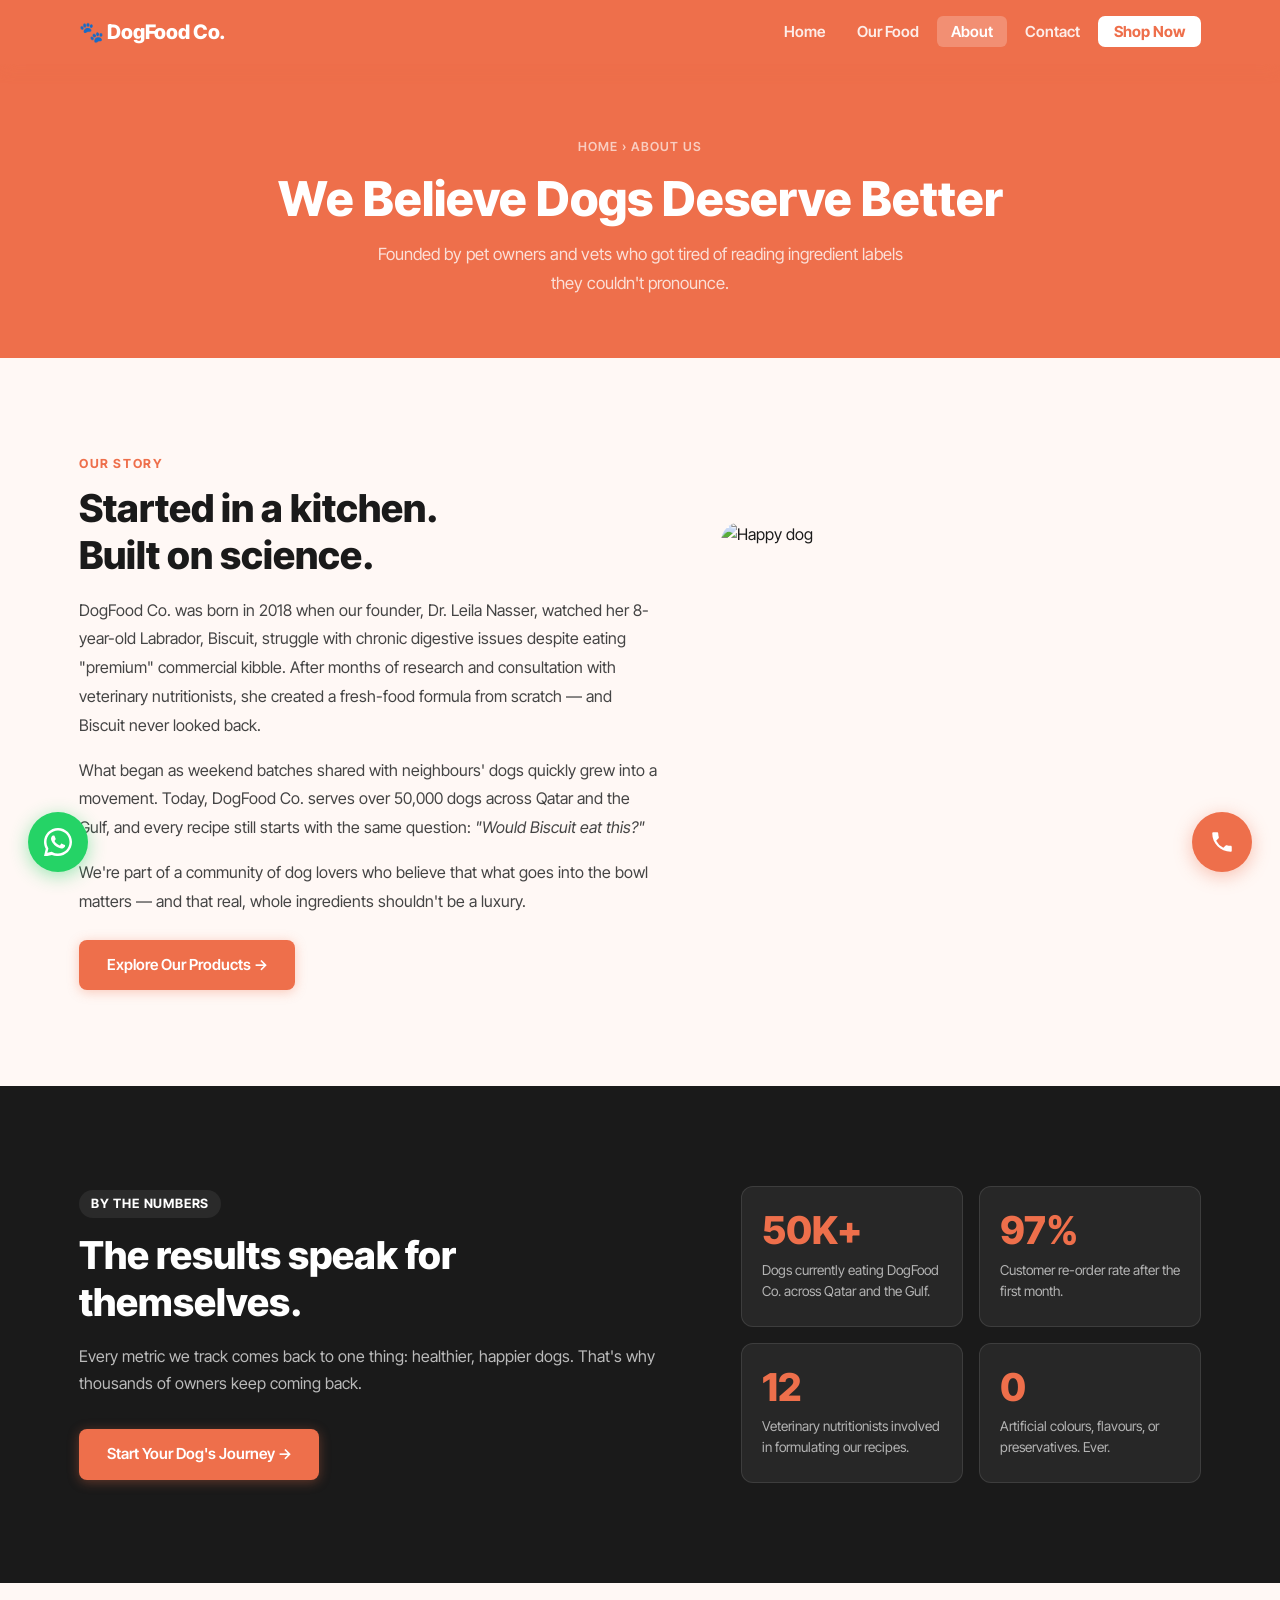
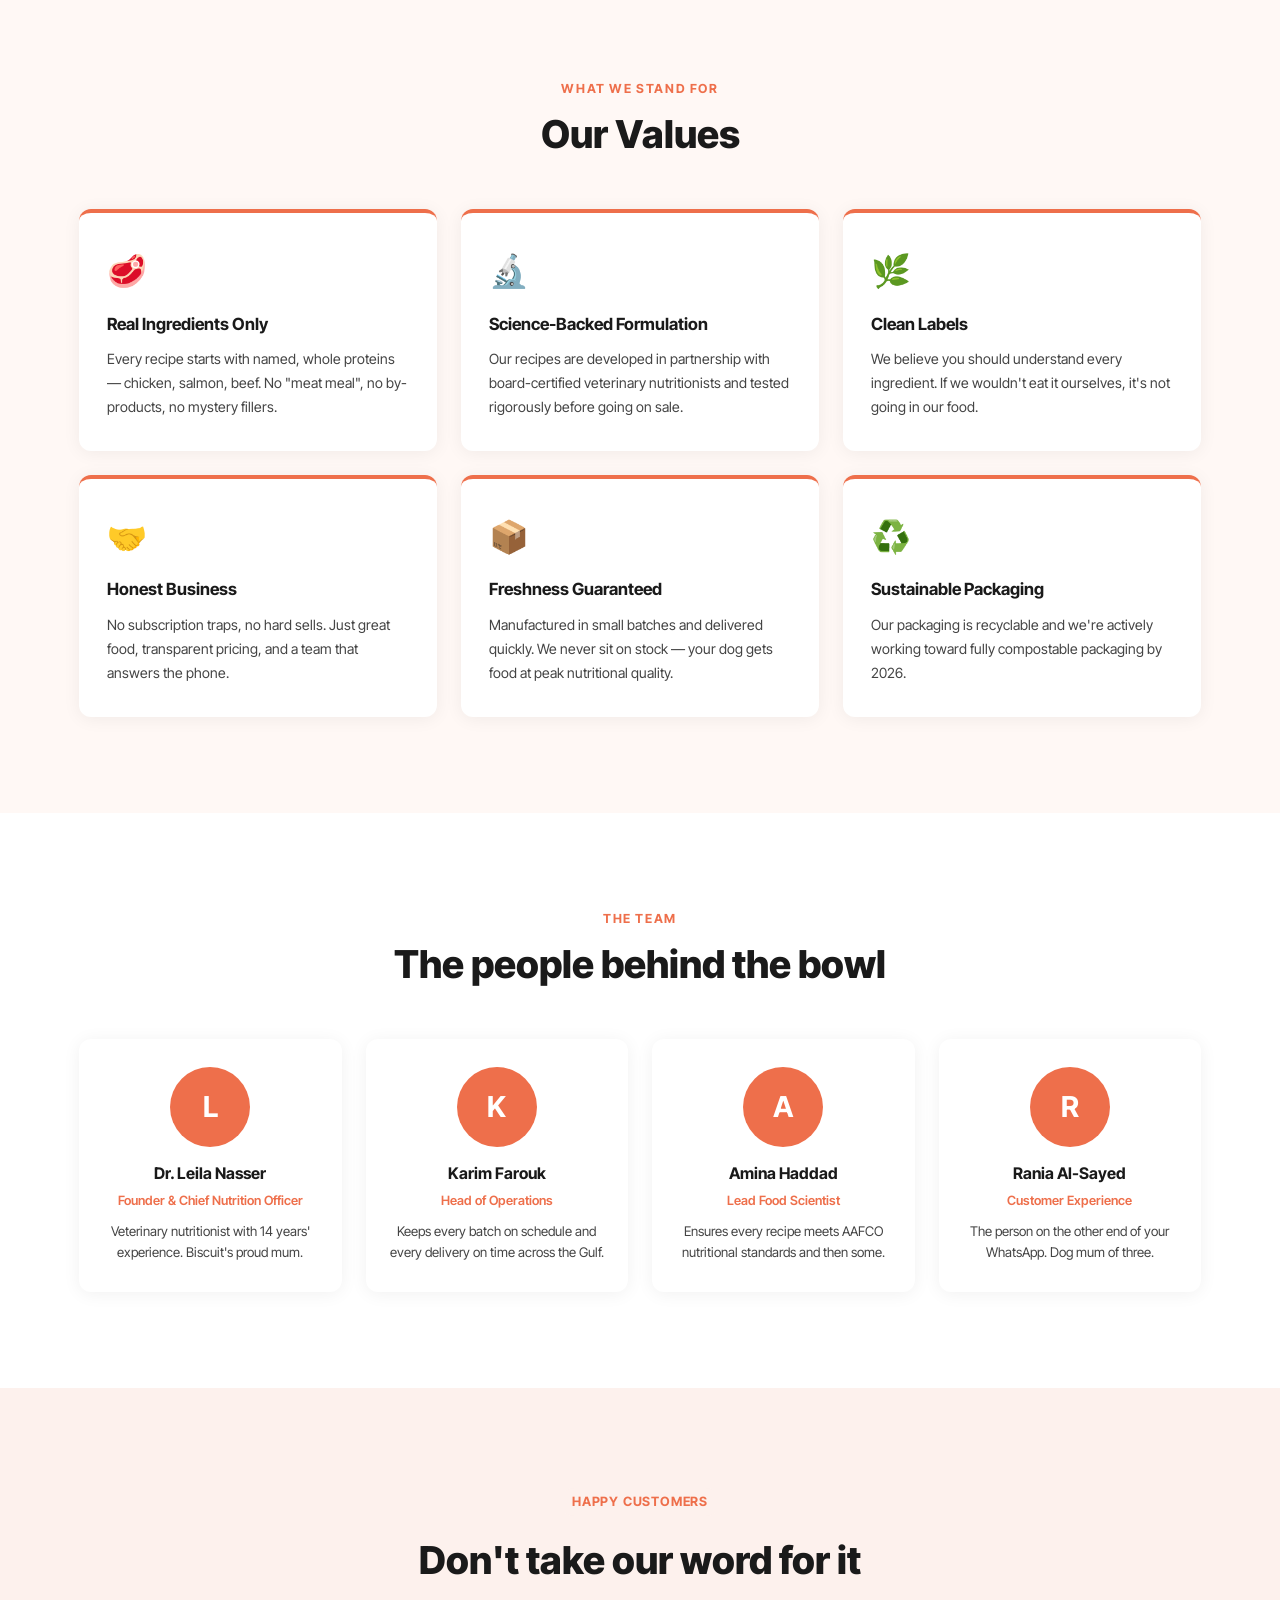
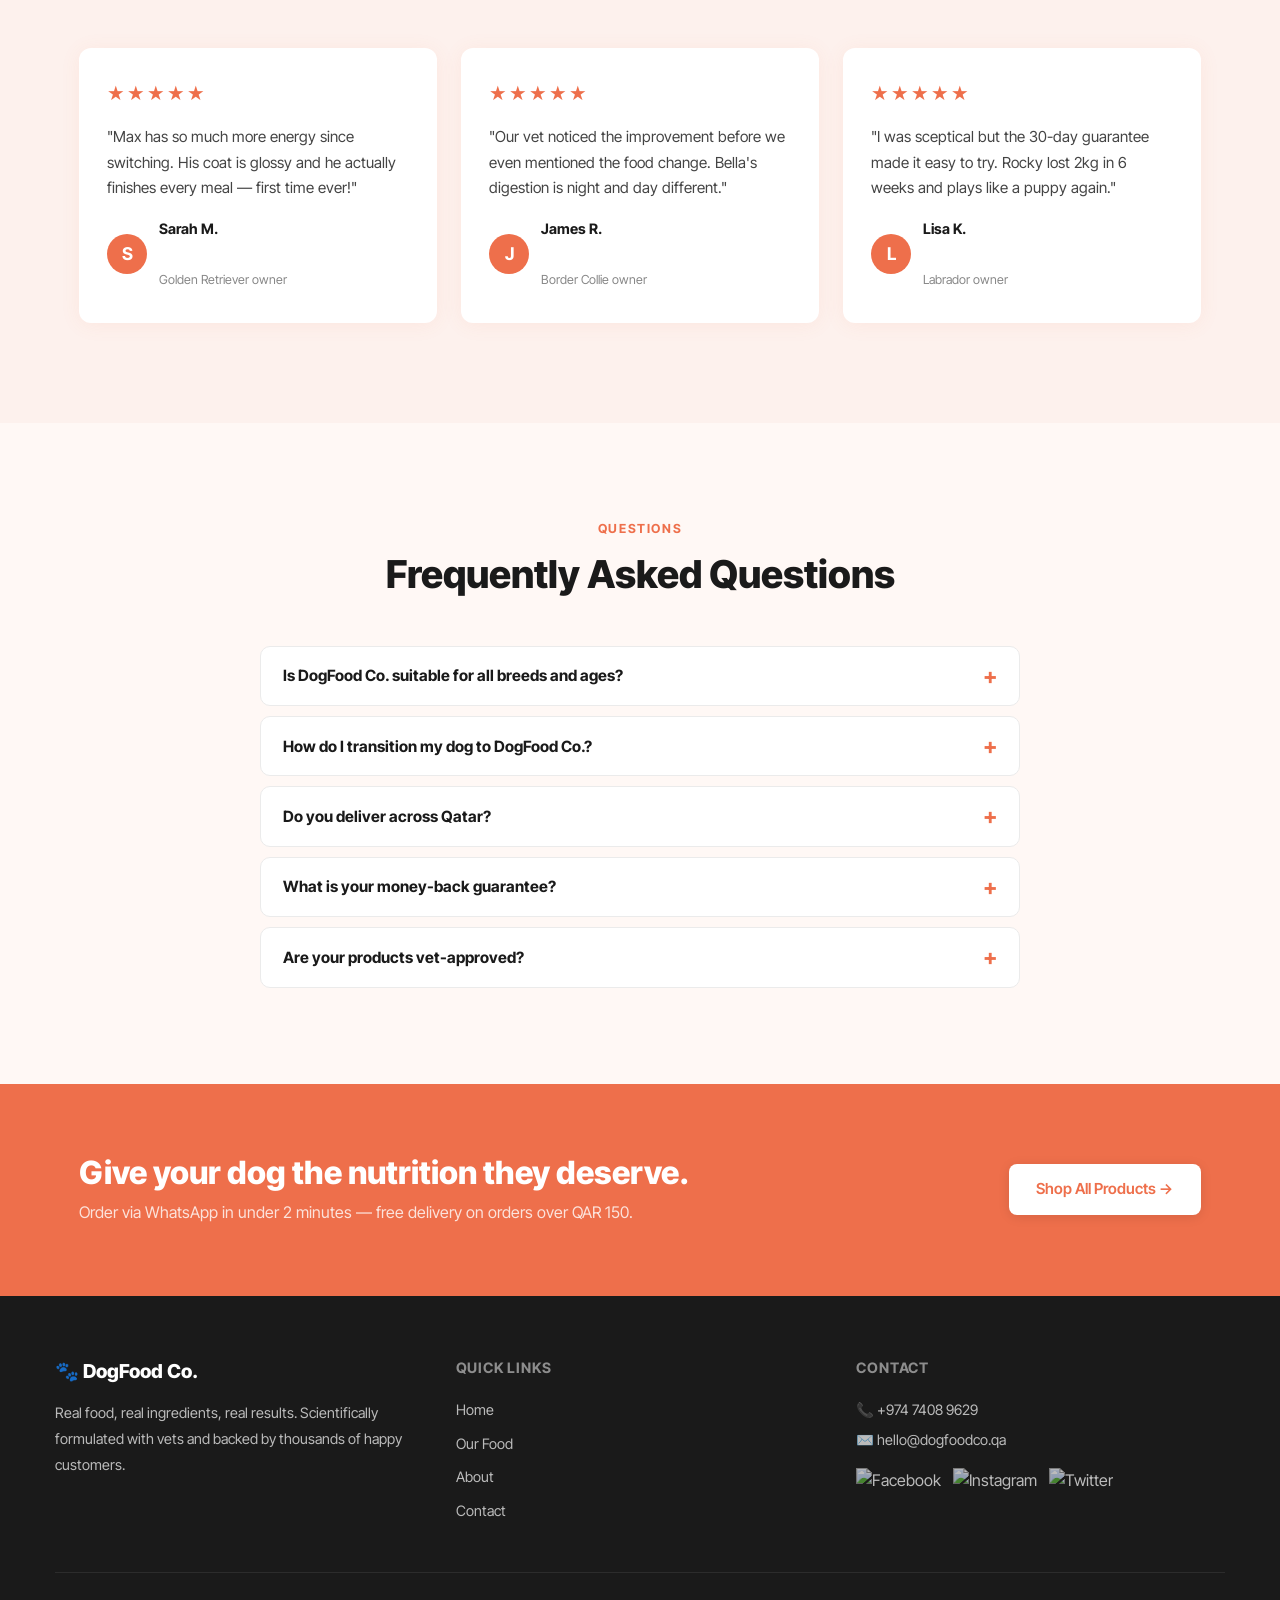
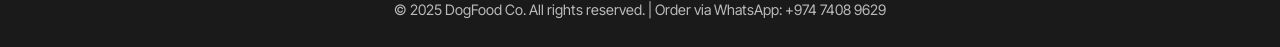
==== about.html @ d3da0ff4 "first commit" ====
<!DOCTYPE html>
<html lang="en">
<head>
    <meta charset="UTF-8">
    <meta name="viewport" content="width=device-width, initial-scale=1.0">
    <title>About Us – DogFood Co.</title>
    <link rel="stylesheet" href="style.css">
    <link rel="preconnect" href="https://fonts.googleapis.com">
    <link rel="preconnect" href="https://fonts.gstatic.com" crossorigin>
    <link href="https://fonts.googleapis.com/css2?family=Inter+Tight:wght@400;500;600;700;800&display=swap" rel="stylesheet">
</head>
<body>

<!-- NAV -->
<nav>
    <div class="nav-container">
        <a href="index.html" class="navlogo">🐾 DogFood Co.</a>
        <button class="nav-toggle" aria-label="Toggle navigation" aria-expanded="false">
            <span></span><span></span><span></span>
        </button>
        <ul class="nav-links">
            <li><a href="index.html">Home</a></li>
            <li><a href="shop.html">Our Food</a></li>
            <li><a href="about.html">About</a></li>
            <li><a href="contact.html">Contact</a></li>
            <li><a href="shop.html" class="nav-shop">Shop Now</a></li>
        </ul>
    </div>
</nav>

<!-- PAGE HERO -->
<div class="page-hero">
    <p class="breadcrumb"><a href="index.html">Home</a> › About Us</p>
    <h1>We Believe Dogs Deserve Better</h1>
    <p>Founded by pet owners and vets who got tired of reading ingredient labels they couldn't pronounce.</p>
</div>

<!-- OUR STORY -->
<div class="container">
    <div class="about-intro reveal">
        <div class="about-intro-text">
            <div class="section-label">Our Story</div>
            <h2 class="section-title">Started in a kitchen.<br>Built on science.</h2>
            <p>DogFood Co. was born in 2018 when our founder, Dr. Leila Nasser, watched her 8-year-old Labrador, Biscuit, struggle with chronic digestive issues despite eating "premium" commercial kibble. After months of research and consultation with veterinary nutritionists, she created a fresh-food formula from scratch — and Biscuit never looked back.</p>
            <p>What began as weekend batches shared with neighbours' dogs quickly grew into a movement. Today, DogFood Co. serves over 50,000 dogs across Qatar and the Gulf, and every recipe still starts with the same question: <em>"Would Biscuit eat this?"</em></p>
            <p>We're part of a community of dog lovers who believe that what goes into the bowl matters — and that real, whole ingredients shouldn't be a luxury.</p>
            <a href="shop.html" class="btn btn-primary" style="margin-top:8px;">Explore Our Products →</a>
        </div>
        <div class="about-intro-img">
            <img src="https://imgur.com/yDRFx0C.png" alt="Happy dog">
        </div>
    </div>
</div>

<!-- STATS -->
<section class="benefits">
    <div class="container benefits-inner">
        <div class="benefits-text reveal">
            <span class="badge badge-dark">By the Numbers</span>
            <h2>The results speak for themselves.</h2>
            <p>Every metric we track comes back to one thing: healthier, happier dogs. That's why thousands of owners keep coming back.</p>
            <a href="shop.html" class="btn btn-primary">Start Your Dog's Journey →</a>
        </div>
        <div class="benefits-stats reveal">
            <div class="stat-card">
                <span class="stat-number">50K+</span>
                <p>Dogs currently eating DogFood Co. across Qatar and the Gulf.</p>
            </div>
            <div class="stat-card">
                <span class="stat-number">97%</span>
                <p>Customer re-order rate after the first month.</p>
            </div>
            <div class="stat-card">
                <span class="stat-number">12</span>
                <p>Veterinary nutritionists involved in formulating our recipes.</p>
            </div>
            <div class="stat-card">
                <span class="stat-number">0</span>
                <p>Artificial colours, flavours, or preservatives. Ever.</p>
            </div>
        </div>
    </div>
</section>

<!-- VALUES -->
<section style="padding:96px 0; background:var(--cream);">
    <div class="container">
        <div class="text-center" style="margin-bottom:52px;">
            <div class="section-label" style="justify-content:center;display:flex;">What We Stand For</div>
            <h2 class="section-title">Our Values</h2>
        </div>
        <div class="values-grid">
            <div class="value-card reveal">
                <div class="icon">🥩</div>
                <h3>Real Ingredients Only</h3>
                <p>Every recipe starts with named, whole proteins — chicken, salmon, beef. No "meat meal", no by-products, no mystery fillers.</p>
            </div>
            <div class="value-card reveal">
                <div class="icon">🔬</div>
                <h3>Science-Backed Formulation</h3>
                <p>Our recipes are developed in partnership with board-certified veterinary nutritionists and tested rigorously before going on sale.</p>
            </div>
            <div class="value-card reveal">
                <div class="icon">🌿</div>
                <h3>Clean Labels</h3>
                <p>We believe you should understand every ingredient. If we wouldn't eat it ourselves, it's not going in our food.</p>
            </div>
            <div class="value-card reveal">
                <div class="icon">🤝</div>
                <h3>Honest Business</h3>
                <p>No subscription traps, no hard sells. Just great food, transparent pricing, and a team that answers the phone.</p>
            </div>
            <div class="value-card reveal">
                <div class="icon">📦</div>
                <h3>Freshness Guaranteed</h3>
                <p>Manufactured in small batches and delivered quickly. We never sit on stock — your dog gets food at peak nutritional quality.</p>
            </div>
            <div class="value-card reveal">
                <div class="icon">♻️</div>
                <h3>Sustainable Packaging</h3>
                <p>Our packaging is recyclable and we're actively working toward fully compostable packaging by 2026.</p>
            </div>
        </div>
    </div>
</section>

<!-- TEAM -->
<section style="padding:96px 0; background:var(--white);">
    <div class="container">
        <div class="text-center" style="margin-bottom:52px;">
            <div class="section-label" style="display:flex;justify-content:center;">The Team</div>
            <h2 class="section-title">The people behind the bowl</h2>
        </div>
        <div class="team-grid">
            <div class="team-card reveal">
                <div class="team-avatar">L</div>
                <h3>Dr. Leila Nasser</h3>
                <div class="role">Founder & Chief Nutrition Officer</div>
                <p>Veterinary nutritionist with 14 years' experience. Biscuit's proud mum.</p>
            </div>
            <div class="team-card reveal">
                <div class="team-avatar">K</div>
                <h3>Karim Farouk</h3>
                <div class="role">Head of Operations</div>
                <p>Keeps every batch on schedule and every delivery on time across the Gulf.</p>
            </div>
            <div class="team-card reveal">
                <div class="team-avatar">A</div>
                <h3>Amina Haddad</h3>
                <div class="role">Lead Food Scientist</div>
                <p>Ensures every recipe meets AAFCO nutritional standards and then some.</p>
            </div>
            <div class="team-card reveal">
                <div class="team-avatar">R</div>
                <h3>Rania Al-Sayed</h3>
                <div class="role">Customer Experience</div>
                <p>The person on the other end of your WhatsApp. Dog mum of three.</p>
            </div>
        </div>
    </div>
</section>

<!-- TESTIMONIALS -->
<section class="testimonials">
    <div class="container">
        <div class="section-header">
            <span class="badge">Happy Customers</span>
            <h2>Don't take our word for it</h2>
        </div>
        <div class="testimonials-grid">
            <div class="testimonial-card reveal">
                <div class="stars">★★★★★</div>
                <p>"Max has so much more energy since switching. His coat is glossy and he actually finishes every meal — first time ever!"</p>
                <div class="reviewer">
                    <div class="reviewer-avatar">S</div>
                    <div><strong>Sarah M.</strong><br><small>Golden Retriever owner</small></div>
                </div>
            </div>
            <div class="testimonial-card reveal">
                <div class="stars">★★★★★</div>
                <p>"Our vet noticed the improvement before we even mentioned the food change. Bella's digestion is night and day different."</p>
                <div class="reviewer">
                    <div class="reviewer-avatar">J</div>
                    <div><strong>James R.</strong><br><small>Border Collie owner</small></div>
                </div>
            </div>
            <div class="testimonial-card reveal">
                <div class="stars">★★★★★</div>
                <p>"I was sceptical but the 30-day guarantee made it easy to try. Rocky lost 2kg in 6 weeks and plays like a puppy again."</p>
                <div class="reviewer">
                    <div class="reviewer-avatar">L</div>
                    <div><strong>Lisa K.</strong><br><small>Labrador owner</small></div>
                </div>
            </div>
        </div>
    </div>
</section>

<!-- FAQ -->
<section style="padding:96px 0; background:var(--cream);">
    <div class="container">
        <div class="text-center" style="margin-bottom:48px;">
            <div class="section-label" style="display:flex;justify-content:center;">Questions</div>
            <h2 class="section-title">Frequently Asked Questions</h2>
        </div>
        <div class="faq-list">
            <div class="faq-item">
                <button class="faq-question" aria-expanded="false">
                    Is DogFood Co. suitable for all breeds and ages?
                    <span class="faq-icon">+</span>
                </button>
                <div class="faq-answer">
                    <p>Yes — our core adult formula is appropriate for dogs of all breeds over 12 months. We also offer puppy and senior-specific recipes. If your dog has a health condition, we recommend a quick chat with your vet before switching.</p>
                </div>
            </div>
            <div class="faq-item">
                <button class="faq-question" aria-expanded="false">
                    How do I transition my dog to DogFood Co.?
                    <span class="faq-icon">+</span>
                </button>
                <div class="faq-answer">
                    <p>We recommend a 7-day transition: start by mixing 25% DogFood Co. with 75% of your current food, gradually increasing the ratio each day. This helps avoid any digestive upset while your dog's gut microbiome adjusts to the new, higher-quality nutrition.</p>
                </div>
            </div>
            <div class="faq-item">
                <button class="faq-question" aria-expanded="false">
                    Do you deliver across Qatar?
                    <span class="faq-icon">+</span>
                </button>
                <div class="faq-answer">
                    <p>Yes, we deliver to all areas in Qatar including Doha, Lusail, Al Wakra, Al Khor, and Al Rayyan. Delivery is free on orders over QAR 150. Orders are typically delivered within 1–2 business days.</p>
                </div>
            </div>
            <div class="faq-item">
                <button class="faq-question" aria-expanded="false">
                    What is your money-back guarantee?
                    <span class="faq-icon">+</span>
                </button>
                <div class="faq-answer">
                    <p>If your dog doesn't love it within 30 days, we'll give you a full refund — no questions asked. Just message us on WhatsApp with your order details and we'll process it immediately.</p>
                </div>
            </div>
            <div class="faq-item">
                <button class="faq-question" aria-expanded="false">
                    Are your products vet-approved?
                    <span class="faq-icon">+</span>
                </button>
                <div class="faq-answer">
                    <p>Every recipe is formulated by board-certified veterinary nutritionists and meets or exceeds AAFCO nutritional standards. We also work with a panel of 12 practising vets across Qatar who review and validate our formulas annually.</p>
                </div>
            </div>
        </div>
    </div>
</section>

<!-- CTA BANNER -->
<section class="cta-banner">
    <div class="container cta-inner">
        <div>
            <h2>Give your dog the nutrition they deserve.</h2>
            <p>Order via WhatsApp in under 2 minutes — free delivery on orders over QAR 150.</p>
        </div>
        <a href="shop.html" class="btn btn-white">Shop All Products →</a>
    </div>
</section>

<!-- FOOTER -->
<footer class="footer">
    <div class="footer-container">
        <div class="footer-about">
            <div class="footer-logo">🐾 DogFood Co.</div>
            <p>Real food, real ingredients, real results. Scientifically formulated with vets and backed by thousands of happy customers.</p>
        </div>
        <div class="footer-links">
            <h3>Quick Links</h3>
            <ul>
                <li><a href="index.html">Home</a></li>
                <li><a href="shop.html">Our Food</a></li>
                <li><a href="about.html">About</a></li>
                <li><a href="contact.html">Contact</a></li>
            </ul>
        </div>
        <div class="footer-contact">
            <h3>Contact</h3>
            <p>📞 <a href="tel:+97474089629" style="color:rgba(255,255,255,0.7)">+974 7408 9629</a></p>
            <p>✉️ hello@dogfoodco.qa</p>
            <div class="social-icons">
                <a href="#"><img src="https://img.icons8.com/ios-filled/20/ffffff/facebook-new.png" alt="Facebook"></a>
                <a href="#"><img src="https://img.icons8.com/ios-filled/20/ffffff/instagram-new.png" alt="Instagram"></a>
                <a href="#"><img src="https://img.icons8.com/ios-filled/20/ffffff/twitter.png" alt="Twitter"></a>
            </div>
        </div>
    </div>
    <div class="footer-bottom">
        <p>© 2025 DogFood Co. All rights reserved. | Order via WhatsApp: +974 7408 9629</p>
    </div>
</footer>

<a href="https://wa.me/97474089629" class="fab fab-whatsapp" target="_blank" rel="noopener" aria-label="Chat on WhatsApp">
    <svg xmlns="http://www.w3.org/2000/svg" viewBox="0 0 24 24" fill="currentColor" width="28" height="28">
        <path d="M17.472 14.382c-.297-.149-1.758-.867-2.03-.967-.273-.099-.471-.148-.67.15-.197.297-.767.966-.94 1.164-.173.199-.347.223-.644.075-.297-.15-1.255-.463-2.39-1.475-.883-.788-1.48-1.761-1.653-2.059-.173-.297-.018-.458.13-.606.134-.133.298-.347.446-.52.149-.174.198-.298.298-.497.099-.198.05-.371-.025-.52-.075-.149-.669-1.612-.916-2.207-.242-.579-.487-.5-.669-.51-.173-.008-.371-.01-.57-.01-.198 0-.52.074-.792.372-.272.297-1.04 1.016-1.04 2.479 0 1.462 1.065 2.875 1.213 3.074.149.198 2.096 3.2 5.077 4.487.709.306 1.262.489 1.694.625.712.227 1.36.195 1.871.118.571-.085 1.758-.719 2.006-1.413.248-.694.248-1.289.173-1.413-.074-.124-.272-.198-.57-.347z"/>
        <path d="M12 0C5.373 0 0 5.373 0 12c0 2.117.553 4.103 1.518 5.829L.057 23.886a.5.5 0 0 0 .611.611l6.101-1.457A11.945 11.945 0 0 0 12 24c6.627 0 12-5.373 12-12S18.627 0 12 0zm0 21.882a9.844 9.844 0 0 1-5.031-1.378l-.36-.214-3.733.892.908-3.65-.234-.374A9.847 9.847 0 0 1 2.118 12C2.118 6.533 6.533 2.118 12 2.118S21.882 6.533 21.882 12 17.467 21.882 12 21.882z"/>
    </svg>
</a>
<a href="tel:+97474089629" class="fab fab-phone" aria-label="Call Us">
    <svg xmlns="http://www.w3.org/2000/svg" viewBox="0 0 24 24" fill="currentColor" width="26" height="26">
        <path d="M6.62 10.79a15.053 15.053 0 0 0 6.59 6.59l2.2-2.2c.27-.27.67-.36 1.02-.24 1.12.37 2.33.57 3.57.57.55 0 1 .45 1 1V20c0 .55-.45 1-1 1C10.61 21 3 13.39 3 4c0-.55.45-1 1-1h3.5c.55 0 1 .45 1 1 0 1.25.2 2.45.57 3.57.11.35.03.74-.24 1.02l-2.21 2.2z"/>
    </svg>
</a>

<script src="script.js"></script>
</body>
</html>
---- style.css ----
/* ============================================================
   RESET & TOKENS
   ============================================================ */
*, *::before, *::after { margin: 0; padding: 0; box-sizing: border-box; }
img { max-width: 100%; height: auto; display: block; }

:root {
    --orange:  #EE6F4B;
    --orange-dark: #d45a37;
    --orange-light: #fdf1ed;
    --cream:   #fff8f5;
    --dark:    #1a1a1a;
    --mid:     #444;
    --light:   #f5f5f5;
    --white:   #ffffff;
    --nav-h:   64px;
    --radius:  12px;
    --shadow:  0 4px 24px rgba(238,111,75,0.12);
    --max-w:   1170px;
}

/* ============================================================
   BASE
   ============================================================ */
body {
    font-family: "Inter Tight", sans-serif;
    color: var(--dark);
    background-color: var(--cream);
    padding-top: var(--nav-h);
    line-height: 1.6;
}

a { text-decoration: none; color: inherit; }

/* ============================================================
   BUTTONS
   ============================================================ */
.btn {
    display: inline-flex;
    align-items: center;
    justify-content: center;
    padding: 0.7rem 1.6rem;
    border-radius: 8px;
    font-family: "Inter Tight", sans-serif;
    font-size: 0.95rem;
    font-weight: 600;
    cursor: pointer;
    border: 2px solid transparent;
    transition: background 0.18s, transform 0.1s, box-shadow 0.18s;
    min-height: 44px;
    white-space: nowrap;
}
.btn:active { transform: scale(0.97); }

.btn-primary {
    background: var(--orange);
    color: var(--white);
    box-shadow: 0 2px 12px rgba(238,111,75,0.35);
}
.btn-primary:hover {
    background: var(--orange-dark);
    box-shadow: 0 4px 20px rgba(238,111,75,0.45);
    color: var(--white);
}

.btn-outline {
    background: transparent;
    color: var(--orange);
    border-color: var(--orange);
}
.btn-outline:hover {
    background: var(--orange-light);
}

.btn-white {
    background: var(--white);
    color: var(--orange);
    box-shadow: 0 2px 12px rgba(0,0,0,0.1);
}
.btn-white:hover {
    background: var(--orange-light);
}

/* ============================================================
   LAYOUT
   ============================================================ */
.container {
    max-width: var(--max-w);
    margin: 0 auto;
    padding: 0 24px;
}

/* ============================================================
   BADGES
   ============================================================ */
.badge {
    display: inline-block;
    background: var(--orange-light);
    color: var(--orange);
    font-size: 0.8rem;
    font-weight: 700;
    letter-spacing: 0.8px;
    text-transform: uppercase;
    padding: 4px 12px;
    border-radius: 100px;
    margin-bottom: 14px;
}
.badge-dark {
    background: #2a2a2a;
    color: var(--white);
}

/* ============================================================
   NAV
   ============================================================ */
nav {
    position: fixed;
    top: 0; left: 0;
    width: 100%;
    height: var(--nav-h);
    background: var(--orange);
    box-shadow: 0 2px 16px rgba(238,111,75,0.3);
    z-index: 1000;
}

.nav-container {
    max-width: var(--max-w);
    margin: 0 auto;
    padding: 0 24px;
    height: 100%;
    display: flex;
    align-items: center;
    justify-content: space-between;
    position: relative;
}

.navlogo {
    font-size: 1.25rem;
    font-weight: 800;
    color: var(--white);
    letter-spacing: -0.3px;
}

.nav-links {
    list-style: none;
    display: flex;
    gap: 4px;
    align-items: center;
}

.nav-links li a {
    color: rgba(255,255,255,0.88);
    font-size: 0.95rem;
    font-weight: 600;
    padding: 6px 14px;
    border-radius: 6px;
    transition: background 0.15s, color 0.15s;
}
.nav-links li a:hover {
    background: rgba(255,255,255,0.18);
    color: var(--white);
}

/* Hamburger */
.nav-toggle {
    display: none;
    flex-direction: column;
    gap: 5px;
    background: none;
    border: none;
    cursor: pointer;
    padding: 8px;
    z-index: 1001;
}
.nav-toggle span {
    display: block;
    width: 24px;
    height: 2px;
    background: var(--white);
    border-radius: 2px;
    transition: transform 0.28s, opacity 0.28s;
}
.nav-toggle[aria-expanded="true"] span:nth-child(1) { transform: translateY(7px) rotate(45deg); }
.nav-toggle[aria-expanded="true"] span:nth-child(2) { opacity: 0; }
.nav-toggle[aria-expanded="true"] span:nth-child(3) { transform: translateY(-7px) rotate(-45deg); }

/* ============================================================
   HERO
   ============================================================ */
.hero {
    padding: 80px 0 60px;
    background: var(--cream);
}

.hero-inner {
    display: flex;
    align-items: center;
    gap: 60px;
}

.hero-text {
    flex: 1;
    min-width: 0;
}

.hero-text h1 {
    font-size: clamp(2.2rem, 4.5vw, 3.6rem);
    font-weight: 800;
    line-height: 1.1;
    letter-spacing: -0.5px;
    color: var(--dark);
    margin-bottom: 20px;
}

.hero-text p {
    font-size: 1.05rem;
    font-weight: 400;
    line-height: 1.7;
    color: var(--mid);
    margin-bottom: 32px;
    max-width: 480px;
}

.hero-actions {
    display: flex;
    gap: 12px;
    flex-wrap: wrap;
    margin-bottom: 28px;
}

.hero-image {
    flex-shrink: 0;
    width: 480px;
}
.hero-image img {
    width: 100%;
    border-radius: var(--radius);
    box-shadow: var(--shadow);
}

/* Trust row */
.trust-row {
    display: flex;
    align-items: center;
    gap: 20px;
    flex-wrap: wrap;
}
.trust-item {
    display: flex;
    align-items: center;
    gap: 8px;
    font-size: 0.83rem;
    font-weight: 600;
    color: var(--mid);
}
.trust-payments {
    display: flex;
    align-items: center;
    gap: 6px;
}
.trust-payments img {
    height: 24px;
    width: auto;
    border-radius: 3px;
}

/* ============================================================
   FEATURES STRIP
   ============================================================ */
.features-strip {
    background: var(--white);
    padding: 48px 0;
    box-shadow: 0 1px 0 #eee;
}

.features-grid {
    display: grid;
    grid-template-columns: repeat(4, 1fr);
    gap: 24px;
}

.feature-card {
    display: flex;
    align-items: flex-start;
    gap: 14px;
    padding: 20px;
    border-radius: var(--radius);
    transition: box-shadow 0.2s;
}
.feature-card:hover {
    box-shadow: var(--shadow);
}
.feature-card img {
    flex-shrink: 0;
    border-radius: 8px;
}
.feature-card h3 {
    font-size: 1rem;
    font-weight: 700;
    margin-bottom: 6px;
    color: var(--dark);
}
.feature-card p {
    font-size: 0.88rem;
    color: var(--mid);
    line-height: 1.55;
}

/* ============================================================
   BENEFITS / STATS
   ============================================================ */
.benefits {
    padding: 100px 0;
    background: var(--dark);
}

.benefits-inner {
    display: flex;
    align-items: center;
    gap: 80px;
}

.benefits-text {
    flex: 1;
    min-width: 0;
}
.benefits-text h2 {
    font-size: clamp(1.8rem, 3vw, 2.6rem);
    font-weight: 800;
    color: var(--white);
    line-height: 1.2;
    margin-bottom: 18px;
}
.benefits-text p {
    font-size: 1rem;
    color: rgba(255,255,255,0.7);
    line-height: 1.7;
    margin-bottom: 32px;
}

.benefits-stats {
    flex-shrink: 0;
    width: 460px;
    display: grid;
    grid-template-columns: 1fr 1fr;
    gap: 16px;
}

.stat-card {
    background: rgba(255,255,255,0.06);
    border: 1px solid rgba(255,255,255,0.1);
    border-radius: var(--radius);
    padding: 24px 20px;
    transition: background 0.2s;
}
.stat-card:hover {
    background: rgba(238,111,75,0.12);
    border-color: rgba(238,111,75,0.3);
}
.stat-number {
    display: block;
    font-size: 2.4rem;
    font-weight: 800;
    color: var(--orange);
    line-height: 1;
    margin-bottom: 10px;
}
.stat-card p {
    font-size: 0.85rem;
    color: rgba(255,255,255,0.65);
    line-height: 1.55;
}

/* ============================================================
   SPLIT SECTIONS
   ============================================================ */
.split-section {
    padding: 100px 0;
    background: var(--cream);
}
.split-section:nth-child(even) {
    background: var(--white);
}

.split-inner {
    display: flex;
    align-items: center;
    gap: 70px;
}

.split-section--reverse .split-inner {
    flex-direction: row-reverse;
}

.split-image {
    flex-shrink: 0;
    width: 500px;
    height: 420px;
    border-radius: 16px;
    overflow: hidden;
}
.split-image img {
    width: 100%;
    height: 100%;
    object-fit: cover;
}

.split-image--bg {
    background-image: url(https://imgur.com/X1uKFle.png);
    background-size: cover;
    background-position: center;
}

.split-text {
    flex: 1;
    min-width: 0;
}
.split-text h2 {
    font-size: clamp(1.6rem, 2.8vw, 2.2rem);
    font-weight: 800;
    line-height: 1.2;
    margin-bottom: 18px;
    color: var(--dark);
}
.split-text p {
    font-size: 1rem;
    color: var(--mid);
    line-height: 1.75;
    margin-bottom: 28px;
}

/* ============================================================
   TESTIMONIALS
   ============================================================ */
.testimonials {
    padding: 100px 0;
    background: var(--orange-light);
}

.section-header {
    text-align: center;
    margin-bottom: 56px;
}
.section-header h2 {
    font-size: clamp(1.8rem, 3vw, 2.4rem);
    font-weight: 800;
    color: var(--dark);
}

.testimonials-grid {
    display: grid;
    grid-template-columns: repeat(3, 1fr);
    gap: 24px;
}

.testimonial-card {
    background: var(--white);
    border-radius: var(--radius);
    padding: 32px 28px;
    box-shadow: 0 2px 20px rgba(238,111,75,0.08);
    display: flex;
    flex-direction: column;
    gap: 16px;
    transition: transform 0.2s, box-shadow 0.2s;
}
.testimonial-card:hover {
    transform: translateY(-4px);
    box-shadow: 0 8px 32px rgba(238,111,75,0.14);
}

.stars {
    color: var(--orange);
    font-size: 1.1rem;
    letter-spacing: 2px;
}

.testimonial-card p {
    font-size: 0.95rem;
    color: var(--mid);
    line-height: 1.7;
    flex: 1;
}

.reviewer {
    display: flex;
    align-items: center;
    gap: 12px;
}
.reviewer-avatar {
    width: 40px;
    height: 40px;
    border-radius: 50%;
    background: var(--orange);
    color: var(--white);
    font-weight: 700;
    font-size: 1.1rem;
    display: flex;
    align-items: center;
    justify-content: center;
    flex-shrink: 0;
}
.reviewer strong {
    font-size: 0.9rem;
    display: block;
}
.reviewer small {
    font-size: 0.78rem;
    color: #888;
}

/* ============================================================
   CTA BANNER
   ============================================================ */
.cta-banner {
    background: var(--orange);
    padding: 70px 0;
}

.cta-inner {
    display: flex;
    align-items: center;
    justify-content: space-between;
    gap: 40px;
}

.cta-inner h2 {
    font-size: clamp(1.5rem, 2.5vw, 2rem);
    font-weight: 800;
    color: var(--white);
    line-height: 1.2;
}
.cta-inner p {
    color: rgba(255,255,255,0.8);
    font-size: 1rem;
    margin-top: 8px;
}

/* ============================================================
   FOOTER
   ============================================================ */
.footer {
    background: var(--dark);
    color: var(--white);
    padding: 60px 24px 24px;
    font-family: "Inter Tight", sans-serif;
}

.footer-container {
    display: flex;
    flex-wrap: wrap;
    justify-content: space-between;
    max-width: var(--max-w);
    margin: 0 auto 40px;
    gap: 32px;
}

.footer-logo {
    font-size: 1.2rem;
    font-weight: 800;
    color: var(--white);
    margin-bottom: 14px;
}

.footer-about,
.footer-links,
.footer-contact {
    flex: 1 1 220px;
}

.footer h3 {
    font-size: 0.9rem;
    font-weight: 700;
    text-transform: uppercase;
    letter-spacing: 0.8px;
    color: rgba(255,255,255,0.5);
    margin-bottom: 18px;
}

.footer p,
.footer-links a {
    color: rgba(255,255,255,0.7);
    font-size: 0.9rem;
    line-height: 1.8;
    text-decoration: none;
}

.footer-links a:hover { color: var(--orange); }

.footer-links ul { list-style: none; }
.footer-links li { margin-bottom: 8px; }

.footer-contact p { margin-bottom: 4px; }

.social-icons { display: flex; gap: 12px; margin-top: 16px; }
.social-icons a { opacity: 0.7; transition: opacity 0.2s; }
.social-icons a:hover { opacity: 1; }

.footer-bottom {
    max-width: var(--max-w);
    margin: 0 auto;
    padding-top: 24px;
    border-top: 1px solid rgba(255,255,255,0.08);
    font-size: 0.82rem;
    color: rgba(255,255,255,0.35);
    text-align: center;
}

/* ============================================================
   FLOATING ACTION BUTTONS
   ============================================================ */
.fab {
    position: fixed;
    bottom: 28px;
    width: 60px;
    height: 60px;
    border-radius: 50%;
    display: flex;
    align-items: center;
    justify-content: center;
    color: #fff;
    text-decoration: none;
    z-index: 9999;
    transition: transform 0.2s ease, box-shadow 0.2s ease;
}
.fab:hover { transform: scale(1.12); color: #fff; }

/* WhatsApp — bottom-left */
.fab-whatsapp {
    left: 28px;
    background: #25D366;
    box-shadow: 0 0 0 0 rgba(37,211,102,0.5), 0 4px 18px rgba(37,211,102,0.45);
    animation: pulse-wa 2.4s ease-in-out infinite;
}
.fab-whatsapp:hover {
    box-shadow: 0 0 0 10px rgba(37,211,102,0), 0 6px 24px rgba(37,211,102,0.7);
}
@keyframes pulse-wa {
    0%   { box-shadow: 0 0 0 0    rgba(37,211,102,0.55), 0 4px 18px rgba(37,211,102,0.4); }
    50%  { box-shadow: 0 0 0 14px rgba(37,211,102,0),    0 4px 22px rgba(37,211,102,0.6); }
    100% { box-shadow: 0 0 0 0    rgba(37,211,102,0.55), 0 4px 18px rgba(37,211,102,0.4); }
}

/* Phone — bottom-right */
.fab-phone {
    right: 28px;
    background: var(--orange);
    box-shadow: 0 0 0 0 rgba(238,111,75,0.55), 0 4px 18px rgba(238,111,75,0.4);
    animation: pulse-ph 2.4s ease-in-out infinite;
    animation-delay: 1.2s;
}
.fab-phone:hover {
    box-shadow: 0 0 0 10px rgba(238,111,75,0), 0 6px 24px rgba(238,111,75,0.75);
}
@keyframes pulse-ph {
    0%   { box-shadow: 0 0 0 0    rgba(238,111,75,0.6),  0 4px 18px rgba(238,111,75,0.4); }
    50%  { box-shadow: 0 0 0 14px rgba(238,111,75,0),    0 4px 22px rgba(238,111,75,0.6); }
    100% { box-shadow: 0 0 0 0    rgba(238,111,75,0.6),  0 4px 18px rgba(238,111,75,0.4); }
}

/* ============================================================
   RESPONSIVE — 1024px
   ============================================================ */
@media (max-width: 1024px) {
    .features-grid { grid-template-columns: repeat(2, 1fr); }

    .benefits-inner { flex-direction: column; gap: 50px; }
    .benefits-stats { width: 100%; }

    .split-inner,
    .split-section--reverse .split-inner { flex-direction: column; gap: 40px; }
    .split-image { width: 100%; max-width: 560px; height: 320px; }
}

/* ============================================================
   RESPONSIVE — 768px
   ============================================================ */
@media (max-width: 768px) {
    /* Nav */
    .nav-toggle { display: flex; }
    .nav-links {
        display: none;
        position: absolute;
        top: var(--nav-h);
        left: 0; right: 0;
        background: var(--orange);
        flex-direction: column;
        align-items: stretch;
        padding: 12px 20px 20px;
        gap: 2px;
        box-shadow: 0 8px 24px rgba(0,0,0,0.15);
    }
    .nav-links.open { display: flex; }
    .nav-links li a {
        padding: 10px 12px;
        display: block;
    }

    /* Hero */
    .hero { padding: 48px 0 40px; }
    .hero-inner { flex-direction: column; gap: 32px; }
    .hero-image { width: 100%; max-width: 420px; margin: 0 auto; }
    .hero-actions { flex-direction: column; }
    .hero-actions .btn { width: 100%; }
    .trust-row { flex-direction: column; align-items: flex-start; gap: 12px; }

    /* Features */
    .features-grid { grid-template-columns: 1fr; }

    /* Benefits */
    .benefits { padding: 60px 0; }
    .benefits-stats { grid-template-columns: 1fr 1fr; }

    /* Testimonials */
    .testimonials-grid { grid-template-columns: 1fr; }

    /* CTA */
    .cta-inner { flex-direction: column; text-align: center; }
    .cta-inner .btn { width: 100%; max-width: 360px; }

    /* Footer */
    .footer-container { flex-direction: column; }

    /* FABs */
    .fab { width: 52px; height: 52px; bottom: 20px; }
    .fab-whatsapp { left: 16px; }
    .fab-phone    { right: 16px; }
}

/* ============================================================
   RESPONSIVE — 480px
   ============================================================ */
@media (max-width: 480px) {
    .benefits-stats { grid-template-columns: 1fr; }
    .split-image { height: 240px; }
}

/* ============================================================
   SMOOTH SCROLL + REVEAL
   ============================================================ */
html { scroll-behavior: smooth; }

.reveal { opacity: 0; transform: translateY(24px); transition: opacity 0.5s ease, transform 0.5s ease; }
.reveal.visible { opacity: 1; transform: none; }

@media (prefers-reduced-motion: reduce) {
    html { scroll-behavior: auto; }
    .reveal { opacity: 1; transform: none; transition: none; }
    .fab { animation: none !important; }
}

/* ============================================================
   NAV ACTIVE + SHOP CTA
   ============================================================ */
.nav-links li a.active {
    background: rgba(255,255,255,0.22);
    color: var(--white);
}
.nav-shop {
    background: var(--white) !important;
    color: var(--orange) !important;
    font-weight: 700 !important;
    border-radius: 7px !important;
    padding: 6px 16px !important;
    transition: background 0.15s !important;
}
.nav-shop:hover { background: var(--orange-light) !important; }

nav.scrolled { box-shadow: 0 4px 24px rgba(238,111,75,0.38); }

/* ============================================================
   PAGE HERO (inner pages)
   ============================================================ */
.page-hero {
    background: var(--orange);
    padding: 72px 24px 60px;
    text-align: center;
}
.page-hero .breadcrumb {
    font-size: 0.78rem;
    font-weight: 600;
    letter-spacing: 1px;
    text-transform: uppercase;
    color: rgba(255,255,255,0.65);
    margin-bottom: 14px;
}
.page-hero .breadcrumb a { color: rgba(255,255,255,0.65); }
.page-hero .breadcrumb a:hover { color: #fff; }
.page-hero h1 {
    font-size: clamp(2rem, 4vw, 3rem);
    font-weight: 800;
    color: var(--white);
    line-height: 1.15;
    margin-bottom: 14px;
}
.page-hero p {
    font-size: 1.05rem;
    color: rgba(255,255,255,0.78);
    max-width: 540px;
    margin: 0 auto;
    line-height: 1.7;
}

/* ============================================================
   SECTION UTILITIES
   ============================================================ */
.section { padding: 96px 0; }
.section-sm { padding: 60px 0; }

.section-label {
    font-size: 0.78rem;
    font-weight: 700;
    letter-spacing: 1.6px;
    text-transform: uppercase;
    color: var(--orange);
    margin-bottom: 12px;
}
.section-title {
    font-size: clamp(1.8rem, 3vw, 2.6rem);
    font-weight: 800;
    color: var(--dark);
    line-height: 1.2;
    margin-bottom: 18px;
}
.section-sub {
    font-size: 1rem;
    color: var(--mid);
    line-height: 1.7;
    max-width: 560px;
}
.section-sub--center { margin: 0 auto; text-align: center; }
.text-center { text-align: center; }

/* ============================================================
   PRODUCT GRID — shop page
   ============================================================ */
.shop-section { padding: 80px 0 100px; }

.product-filters {
    display: flex;
    gap: 10px;
    flex-wrap: wrap;
    margin-bottom: 48px;
    justify-content: center;
}
.filter-btn {
    padding: 8px 20px;
    border-radius: 100px;
    font-family: "Inter Tight", sans-serif;
    font-size: 0.88rem;
    font-weight: 600;
    border: 2px solid #e0e0e0;
    background: var(--white);
    color: var(--mid);
    cursor: pointer;
    transition: all 0.18s;
}
.filter-btn:hover, .filter-btn.active {
    border-color: var(--orange);
    background: var(--orange);
    color: var(--white);
}

.product-grid {
    display: grid;
    grid-template-columns: repeat(3, 1fr);
    gap: 28px;
}

.product-card {
    background: var(--white);
    border-radius: 16px;
    overflow: hidden;
    box-shadow: 0 2px 18px rgba(0,0,0,0.07);
    border: 1.5px solid transparent;
    display: flex;
    flex-direction: column;
    transition: transform 0.22s, box-shadow 0.22s, border-color 0.22s;
}
.product-card:hover {
    transform: translateY(-5px);
    box-shadow: 0 12px 40px rgba(238,111,75,0.15);
    border-color: var(--orange);
}

.product-img {
    height: 220px;
    overflow: hidden;
    position: relative;
}
.product-img img {
    width: 100%; height: 100%;
    object-fit: cover;
    transition: transform 0.4s;
}
.product-card:hover .product-img img { transform: scale(1.04); }

.product-badge {
    position: absolute;
    top: 12px; left: 12px;
    background: var(--orange);
    color: #fff;
    font-size: 0.72rem;
    font-weight: 700;
    letter-spacing: 0.8px;
    text-transform: uppercase;
    padding: 4px 10px;
    border-radius: 100px;
}
.product-badge.badge-new { background: #27ae60; }
.product-badge.badge-sale { background: #e74c3c; }

.product-body {
    padding: 22px 22px 26px;
    display: flex;
    flex-direction: column;
    flex: 1;
    gap: 8px;
}

.product-category {
    font-size: 0.73rem;
    font-weight: 700;
    letter-spacing: 1.2px;
    text-transform: uppercase;
    color: var(--orange);
}

.product-name {
    font-size: 1.08rem;
    font-weight: 700;
    color: var(--dark);
    line-height: 1.3;
}

.product-desc {
    font-size: 0.87rem;
    color: var(--mid);
    line-height: 1.6;
    flex: 1;
}

.product-meta {
    display: flex;
    align-items: center;
    justify-content: space-between;
    margin-top: 6px;
    flex-wrap: wrap;
    gap: 8px;
}

.product-price {
    font-size: 1.4rem;
    font-weight: 800;
    color: var(--dark);
}
.product-price .original {
    font-size: 0.9rem;
    font-weight: 500;
    color: #aaa;
    text-decoration: line-through;
    margin-right: 6px;
}

.product-weight {
    font-size: 0.8rem;
    color: #999;
}

.product-actions {
    display: flex;
    gap: 8px;
    margin-top: 12px;
}
.product-actions .btn {
    flex: 1;
    font-size: 0.88rem;
    padding: 0.6rem 1rem;
}

/* Size selector */
.size-selector {
    display: flex;
    gap: 6px;
    flex-wrap: wrap;
    margin-top: 4px;
}
.size-btn {
    padding: 4px 12px;
    border-radius: 6px;
    border: 1.5px solid #e0e0e0;
    background: transparent;
    font-family: "Inter Tight", sans-serif;
    font-size: 0.8rem;
    font-weight: 600;
    cursor: pointer;
    transition: all 0.15s;
    color: var(--dark);
}
.size-btn:hover, .size-btn.selected {
    border-color: var(--orange);
    background: var(--orange-light);
    color: var(--orange);
}

/* Qty selector */
.qty-row {
    display: flex;
    align-items: center;
    gap: 0;
    border: 1.5px solid #e0e0e0;
    border-radius: 8px;
    overflow: hidden;
    width: fit-content;
}
.qty-btn {
    width: 34px; height: 34px;
    border: none;
    background: transparent;
    font-size: 1.1rem;
    cursor: pointer;
    font-family: "Inter Tight", sans-serif;
    color: var(--dark);
    transition: background 0.15s;
    display: flex; align-items: center; justify-content: center;
}
.qty-btn:hover { background: var(--orange-light); color: var(--orange); }
.qty-display {
    width: 40px;
    text-align: center;
    font-weight: 700;
    font-size: 0.95rem;
    border-left: 1.5px solid #e0e0e0;
    border-right: 1.5px solid #e0e0e0;
    height: 34px;
    display: flex; align-items: center; justify-content: center;
}

/* WhatsApp order modal */
.modal-overlay {
    position: fixed;
    inset: 0;
    background: rgba(0,0,0,0.5);
    z-index: 9000;
    display: none;
    align-items: center;
    justify-content: center;
    padding: 20px;
}
.modal-overlay.open { display: flex; }

.modal {
    background: var(--white);
    border-radius: 20px;
    padding: 40px 36px;
    max-width: 480px;
    width: 100%;
    box-shadow: 0 20px 60px rgba(0,0,0,0.2);
    position: relative;
    animation: modal-in 0.28s ease;
}
@keyframes modal-in {
    from { opacity: 0; transform: scale(0.93) translateY(16px); }
    to   { opacity: 1; transform: none; }
}

.modal-close {
    position: absolute;
    top: 16px; right: 18px;
    background: none; border: none;
    font-size: 1.5rem;
    color: #aaa;
    cursor: pointer;
    line-height: 1;
    transition: color 0.15s;
}
.modal-close:hover { color: var(--dark); }

.modal-product {
    display: flex;
    gap: 16px;
    align-items: center;
    background: var(--orange-light);
    border-radius: 12px;
    padding: 16px;
    margin: 20px 0 24px;
}
.modal-product img {
    width: 70px; height: 70px;
    border-radius: 8px;
    object-fit: cover;
    flex-shrink: 0;
}
.modal-product-info h4 { font-size: 1rem; font-weight: 700; color: var(--dark); margin-bottom: 4px; }
.modal-product-info p  { font-size: 0.85rem; color: var(--mid); }
.modal-product-price   { font-size: 1.1rem; font-weight: 800; color: var(--orange); margin-top: 4px; }

.modal h3 { font-size: 1.25rem; font-weight: 800; color: var(--dark); }
.modal > p { font-size: 0.9rem; color: var(--mid); margin-top: 4px; }

.modal-form-group {
    display: flex;
    flex-direction: column;
    gap: 6px;
    margin-bottom: 16px;
}
.modal-form-group label {
    font-size: 0.85rem;
    font-weight: 600;
    color: var(--dark);
}
.modal-form-group input,
.modal-form-group textarea,
.modal-form-group select {
    padding: 10px 13px;
    border: 1.5px solid #e0e0e0;
    border-radius: 8px;
    font-family: "Inter Tight", sans-serif;
    font-size: 0.92rem;
    color: var(--dark);
    background: #fafafa;
    transition: border-color 0.2s, box-shadow 0.2s;
    outline: none;
}
.modal-form-group input:focus,
.modal-form-group textarea:focus,
.modal-form-group select:focus {
    border-color: var(--orange);
    box-shadow: 0 0 0 3px rgba(238,111,75,0.12);
    background: #fff;
}
.modal-form-group textarea { resize: vertical; min-height: 80px; }

.modal-wa-btn {
    width: 100%;
    background: #25D366;
    color: #fff;
    border: none;
    border-radius: 10px;
    padding: 0.85rem 1rem;
    font-family: "Inter Tight", sans-serif;
    font-size: 1rem;
    font-weight: 700;
    cursor: pointer;
    display: flex;
    align-items: center;
    justify-content: center;
    gap: 10px;
    transition: background 0.15s, transform 0.1s;
    margin-top: 8px;
}
.modal-wa-btn:hover { background: #1ebe5c; }
.modal-wa-btn:active { transform: scale(0.97); }
.modal-note {
    font-size: 0.77rem;
    color: #aaa;
    text-align: center;
    margin-top: 10px;
}

/* ============================================================
   ABOUT PAGE
   ============================================================ */
.about-intro {
    display: flex;
    gap: 64px;
    align-items: center;
    padding: 96px 0;
}
.about-intro-text { flex: 1; min-width: 0; }
.about-intro-text p {
    font-size: 1rem;
    color: var(--mid);
    line-height: 1.8;
    margin-bottom: 16px;
}
.about-intro-img {
    flex-shrink: 0;
    width: 480px;
    height: 400px;
    border-radius: 20px;
    overflow: hidden;
}
.about-intro-img img { width: 100%; height: 100%; object-fit: cover; }

.values-grid {
    display: grid;
    grid-template-columns: repeat(3, 1fr);
    gap: 24px;
}
.value-card {
    background: var(--white);
    border-radius: var(--radius);
    padding: 32px 28px;
    box-shadow: 0 2px 18px rgba(0,0,0,0.06);
    border-top: 4px solid var(--orange);
    transition: transform 0.2s, box-shadow 0.2s;
}
.value-card:hover { transform: translateY(-4px); box-shadow: var(--shadow); }
.value-card .icon { font-size: 2rem; margin-bottom: 14px; }
.value-card h3 { font-size: 1.05rem; font-weight: 700; color: var(--dark); margin-bottom: 10px; }
.value-card p  { font-size: 0.88rem; color: var(--mid); line-height: 1.7; }

.team-grid {
    display: grid;
    grid-template-columns: repeat(4, 1fr);
    gap: 24px;
}
.team-card {
    background: var(--white);
    border-radius: var(--radius);
    padding: 28px 20px;
    text-align: center;
    box-shadow: 0 2px 18px rgba(0,0,0,0.06);
    transition: transform 0.2s;
}
.team-card:hover { transform: translateY(-4px); }
.team-avatar {
    width: 80px; height: 80px;
    border-radius: 50%;
    background: var(--orange);
    color: #fff;
    font-size: 1.8rem;
    font-weight: 700;
    display: flex; align-items: center; justify-content: center;
    margin: 0 auto 14px;
}
.team-card h3 { font-size: 1rem; font-weight: 700; color: var(--dark); margin-bottom: 4px; }
.team-card .role { font-size: 0.8rem; color: var(--orange); font-weight: 600; margin-bottom: 10px; }
.team-card p { font-size: 0.83rem; color: var(--mid); line-height: 1.6; }

/* ============================================================
   CONTACT PAGE
   ============================================================ */
.contact-grid {
    display: grid;
    grid-template-columns: 1fr 1.3fr;
    gap: 56px;
    padding: 96px 0;
}
.contact-info h2 { font-size: 1.7rem; font-weight: 800; color: var(--dark); margin-bottom: 12px; }
.contact-info > p { font-size: 0.97rem; color: var(--mid); line-height: 1.75; margin-bottom: 36px; }

.contact-detail {
    display: flex; gap: 16px; align-items: flex-start; margin-bottom: 24px;
}
.contact-icon {
    width: 46px; height: 46px;
    border-radius: 50%;
    background: var(--orange-light);
    color: var(--orange);
    font-size: 1.2rem;
    display: flex; align-items: center; justify-content: center;
    flex-shrink: 0;
}
.contact-detail h4 { font-size: 0.9rem; font-weight: 700; color: var(--dark); margin-bottom: 3px; }
.contact-detail p  { font-size: 0.87rem; color: var(--mid); line-height: 1.6; }
.contact-detail a  { color: var(--orange); font-weight: 600; font-size: 0.87rem; }

.contact-form-wrap {
    background: var(--white);
    border-radius: 20px;
    padding: 44px 40px;
    box-shadow: 0 4px 32px rgba(238,111,75,0.1);
}
.contact-form-wrap h2 { font-size: 1.5rem; font-weight: 800; color: var(--dark); margin-bottom: 6px; }
.contact-form-wrap > p { font-size: 0.88rem; color: #999; margin-bottom: 28px; }

.form-row { display: grid; grid-template-columns: 1fr 1fr; gap: 16px; }
.form-group { display: flex; flex-direction: column; gap: 6px; margin-bottom: 18px; }
.form-group label { font-size: 0.85rem; font-weight: 600; color: var(--dark); }
.form-group input,
.form-group select,
.form-group textarea {
    padding: 11px 14px;
    border: 1.5px solid #e5e5e5;
    border-radius: 8px;
    font-family: "Inter Tight", sans-serif;
    font-size: 0.9rem; color: var(--dark);
    background: #fafafa; outline: none;
    transition: border-color 0.2s, box-shadow 0.2s;
}
.form-group input:focus,
.form-group select:focus,
.form-group textarea:focus {
    border-color: var(--orange);
    box-shadow: 0 0 0 3px rgba(238,111,75,0.12);
    background: #fff;
}
.form-group textarea { resize: vertical; min-height: 110px; }

.form-submit { width: 100%; font-size: 1rem; padding: 0.85rem; }
.form-note { font-size: 0.77rem; color: #bbb; text-align: center; margin-top: 10px; }

.form-success { display: none; text-align: center; padding: 40px 10px; }
.form-success .check { font-size: 3rem; margin-bottom: 14px; }
.form-success h3 { font-size: 1.3rem; font-weight: 800; color: var(--dark); margin-bottom: 10px; }
.form-success p { font-size: 0.9rem; color: var(--mid); }

/* ============================================================
   FAQ
   ============================================================ */
.faq-list { max-width: 760px; margin: 0 auto; display: flex; flex-direction: column; gap: 10px; }
.faq-item {
    background: var(--white);
    border-radius: 10px;
    border: 1.5px solid #ebebeb;
    overflow: hidden;
    transition: border-color 0.2s, box-shadow 0.2s;
}
.faq-item.open { border-color: var(--orange); box-shadow: 0 4px 20px rgba(238,111,75,0.1); }
.faq-question {
    width: 100%; background: none; border: none;
    padding: 18px 22px;
    display: flex; justify-content: space-between; align-items: center; gap: 16px;
    font-family: "Inter Tight", sans-serif;
    font-size: 0.97rem; font-weight: 700; color: var(--dark);
    text-align: left; cursor: pointer; transition: background 0.15s;
}
.faq-question:hover { background: var(--orange-light); }
.faq-item.open .faq-question { background: var(--orange-light); }
.faq-icon { font-size: 1.4rem; color: var(--orange); flex-shrink: 0; transition: transform 0.28s; line-height: 1; }
.faq-item.open .faq-icon { transform: rotate(45deg); }
.faq-answer { max-height: 0; overflow: hidden; transition: max-height 0.32s ease; padding: 0 22px; }
.faq-item.open .faq-answer { max-height: 240px; padding: 0 22px 20px; }
.faq-answer p { font-size: 0.92rem; color: var(--mid); line-height: 1.78; border-top: 1px solid #f0f0f0; padding-top: 14px; }

/* ============================================================
   ADDITIONAL RESPONSIVE ADDITIONS
   ============================================================ */
@media (max-width: 1024px) {
    .product-grid { grid-template-columns: repeat(2, 1fr); }
    .team-grid { grid-template-columns: repeat(2, 1fr); }
    .about-intro { flex-direction: column; }
    .about-intro-img { width: 100%; max-width: 560px; height: 320px; }
    .contact-grid { grid-template-columns: 1fr; }
    .values-grid { grid-template-columns: repeat(2, 1fr); }
}
@media (max-width: 768px) {
    .product-grid { grid-template-columns: repeat(2, 1fr); gap: 16px; }
    .team-grid { grid-template-columns: repeat(2, 1fr); }
    .values-grid { grid-template-columns: 1fr; }
    .form-row { grid-template-columns: 1fr; }
    .contact-form-wrap { padding: 28px 20px; }
    .modal { padding: 28px 20px; }
    .about-intro { padding: 60px 0; }
    .contact-grid { padding: 60px 0; }
}
@media (max-width: 480px) {
    .product-grid { grid-template-columns: 1fr; }
    .team-grid { grid-template-columns: 1fr 1fr; }
}
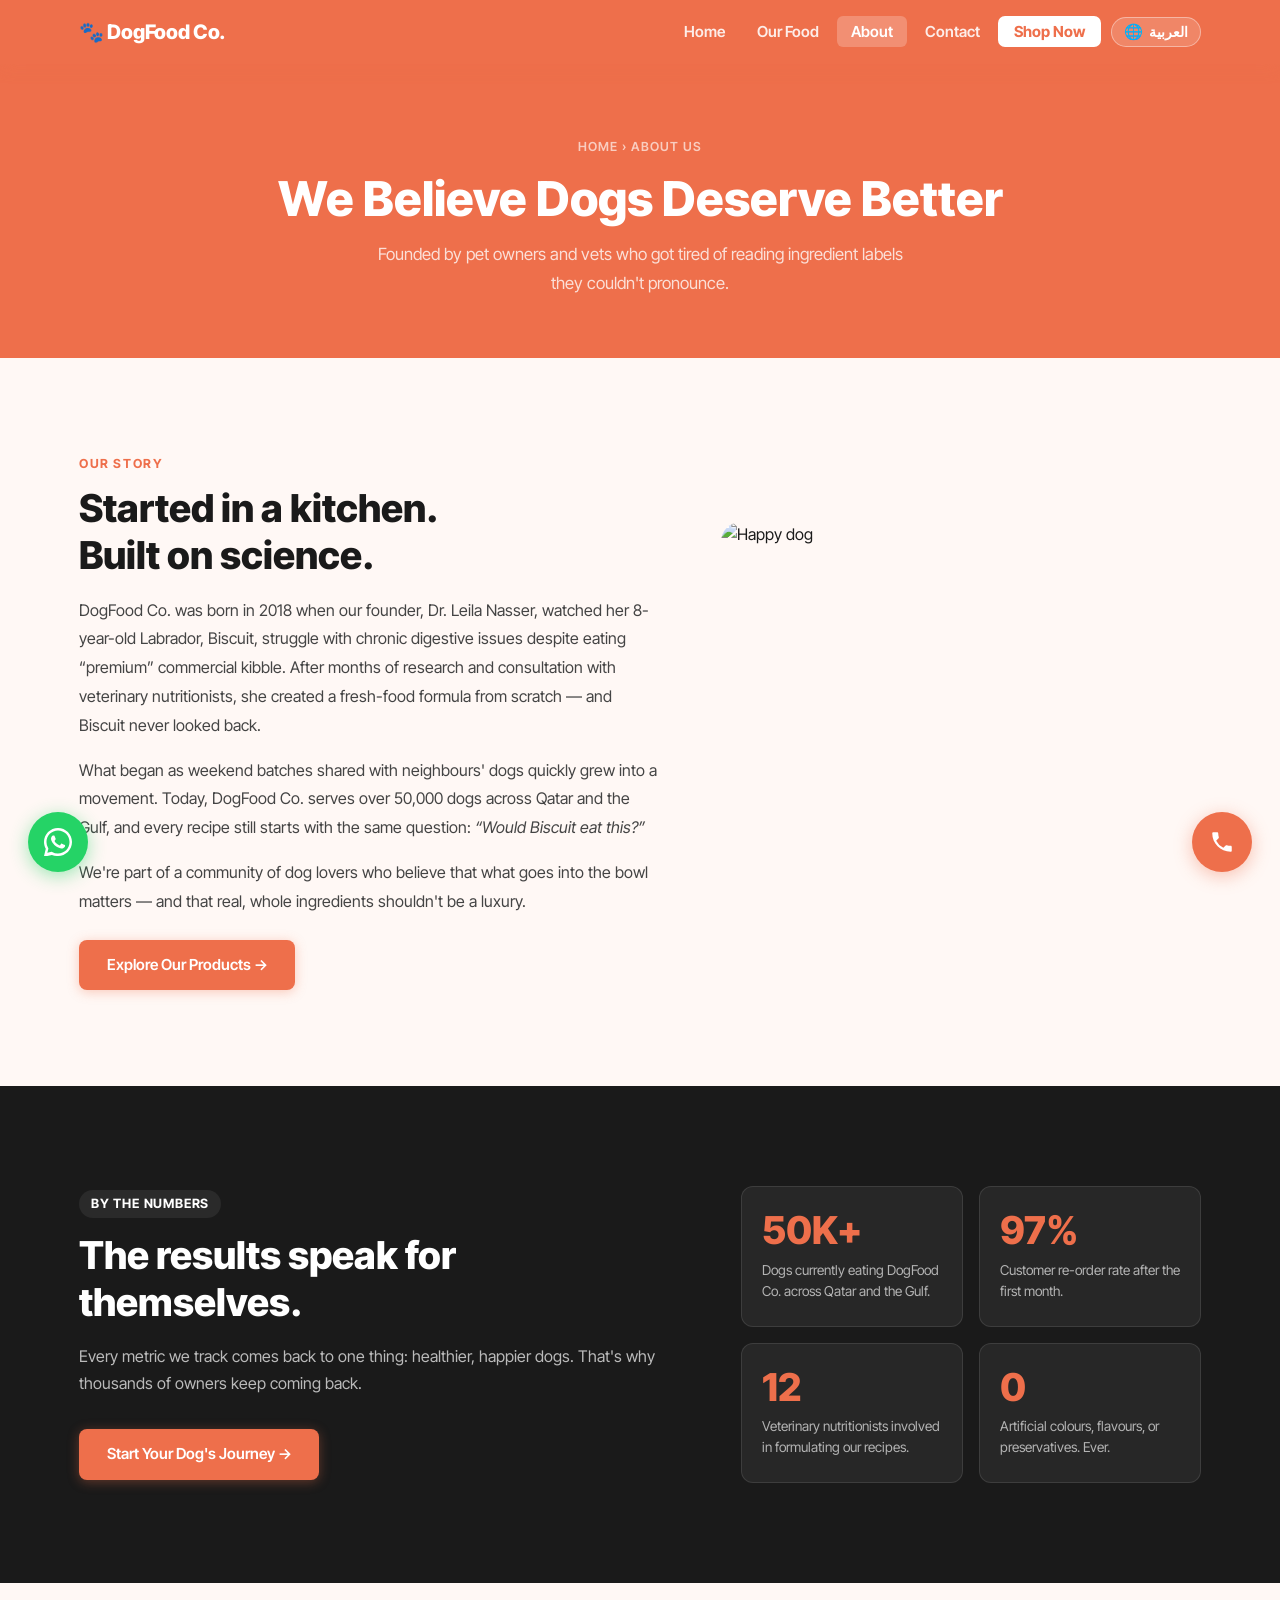
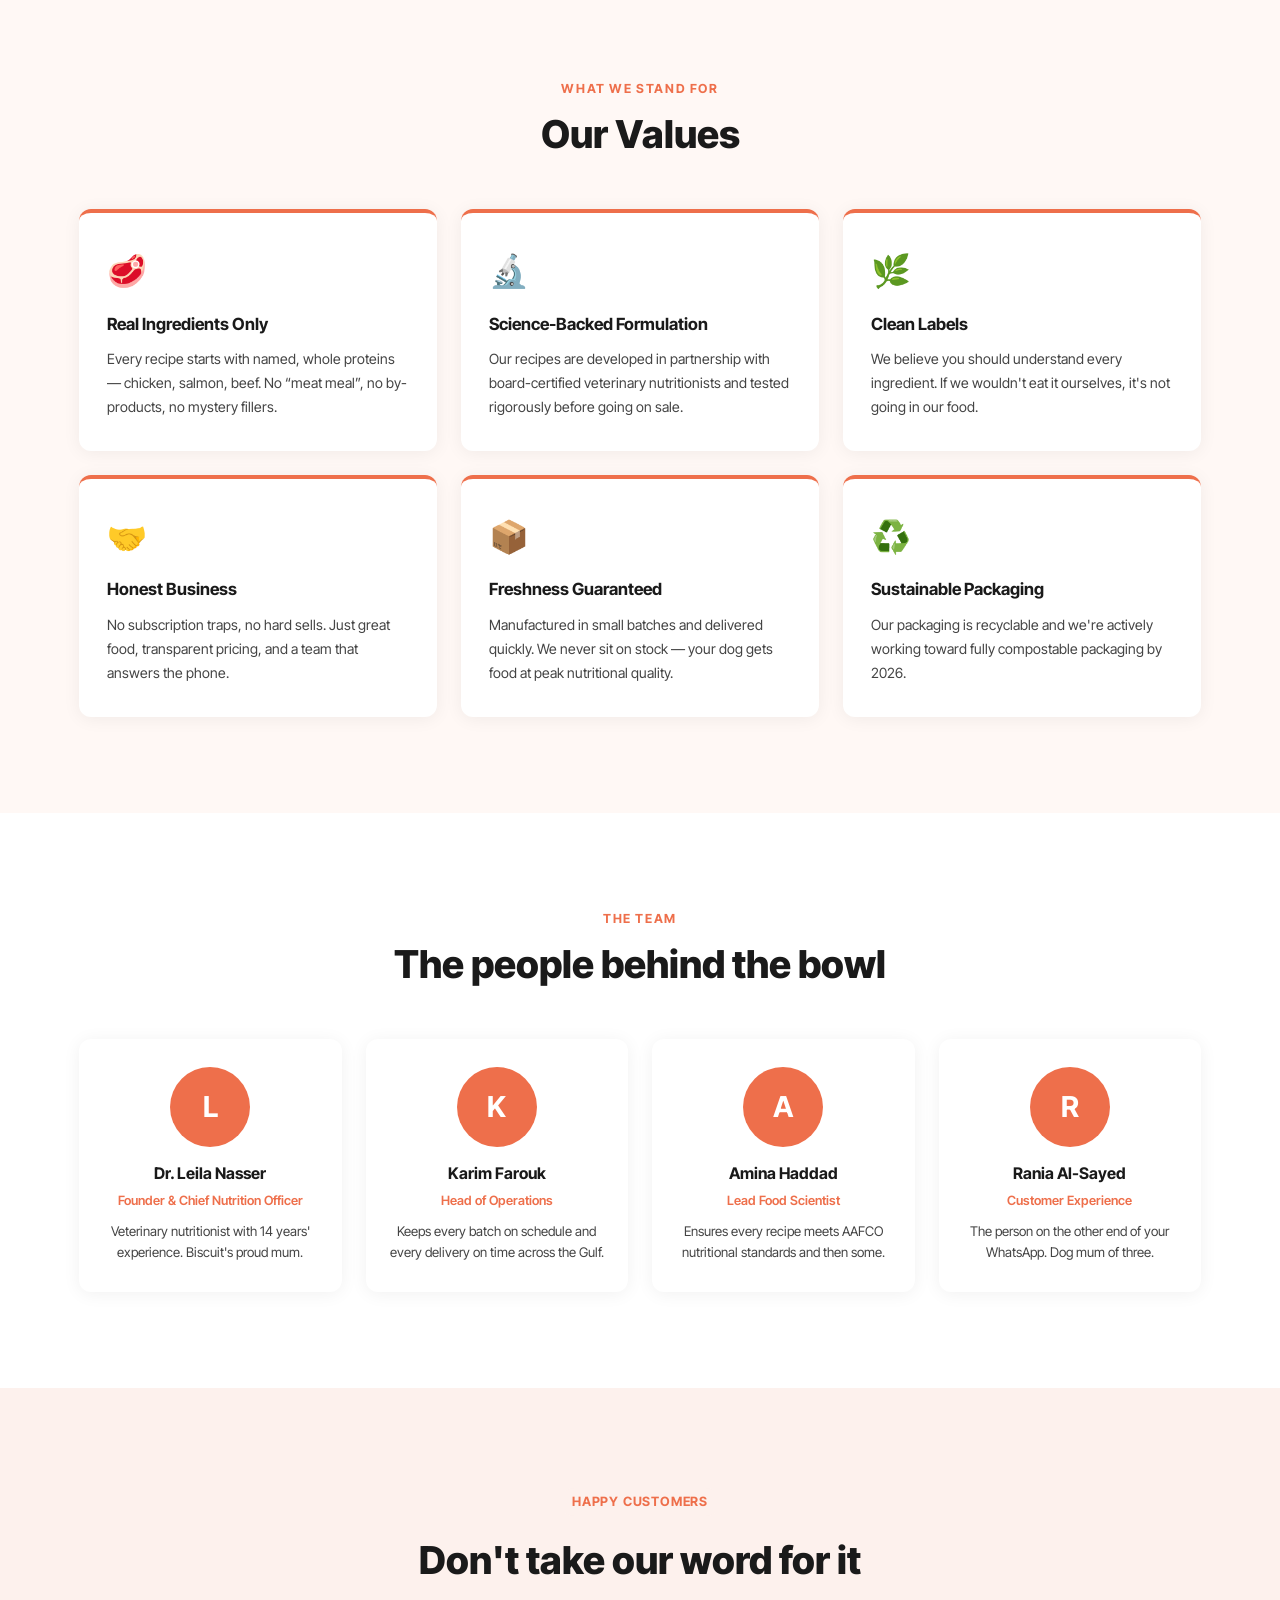
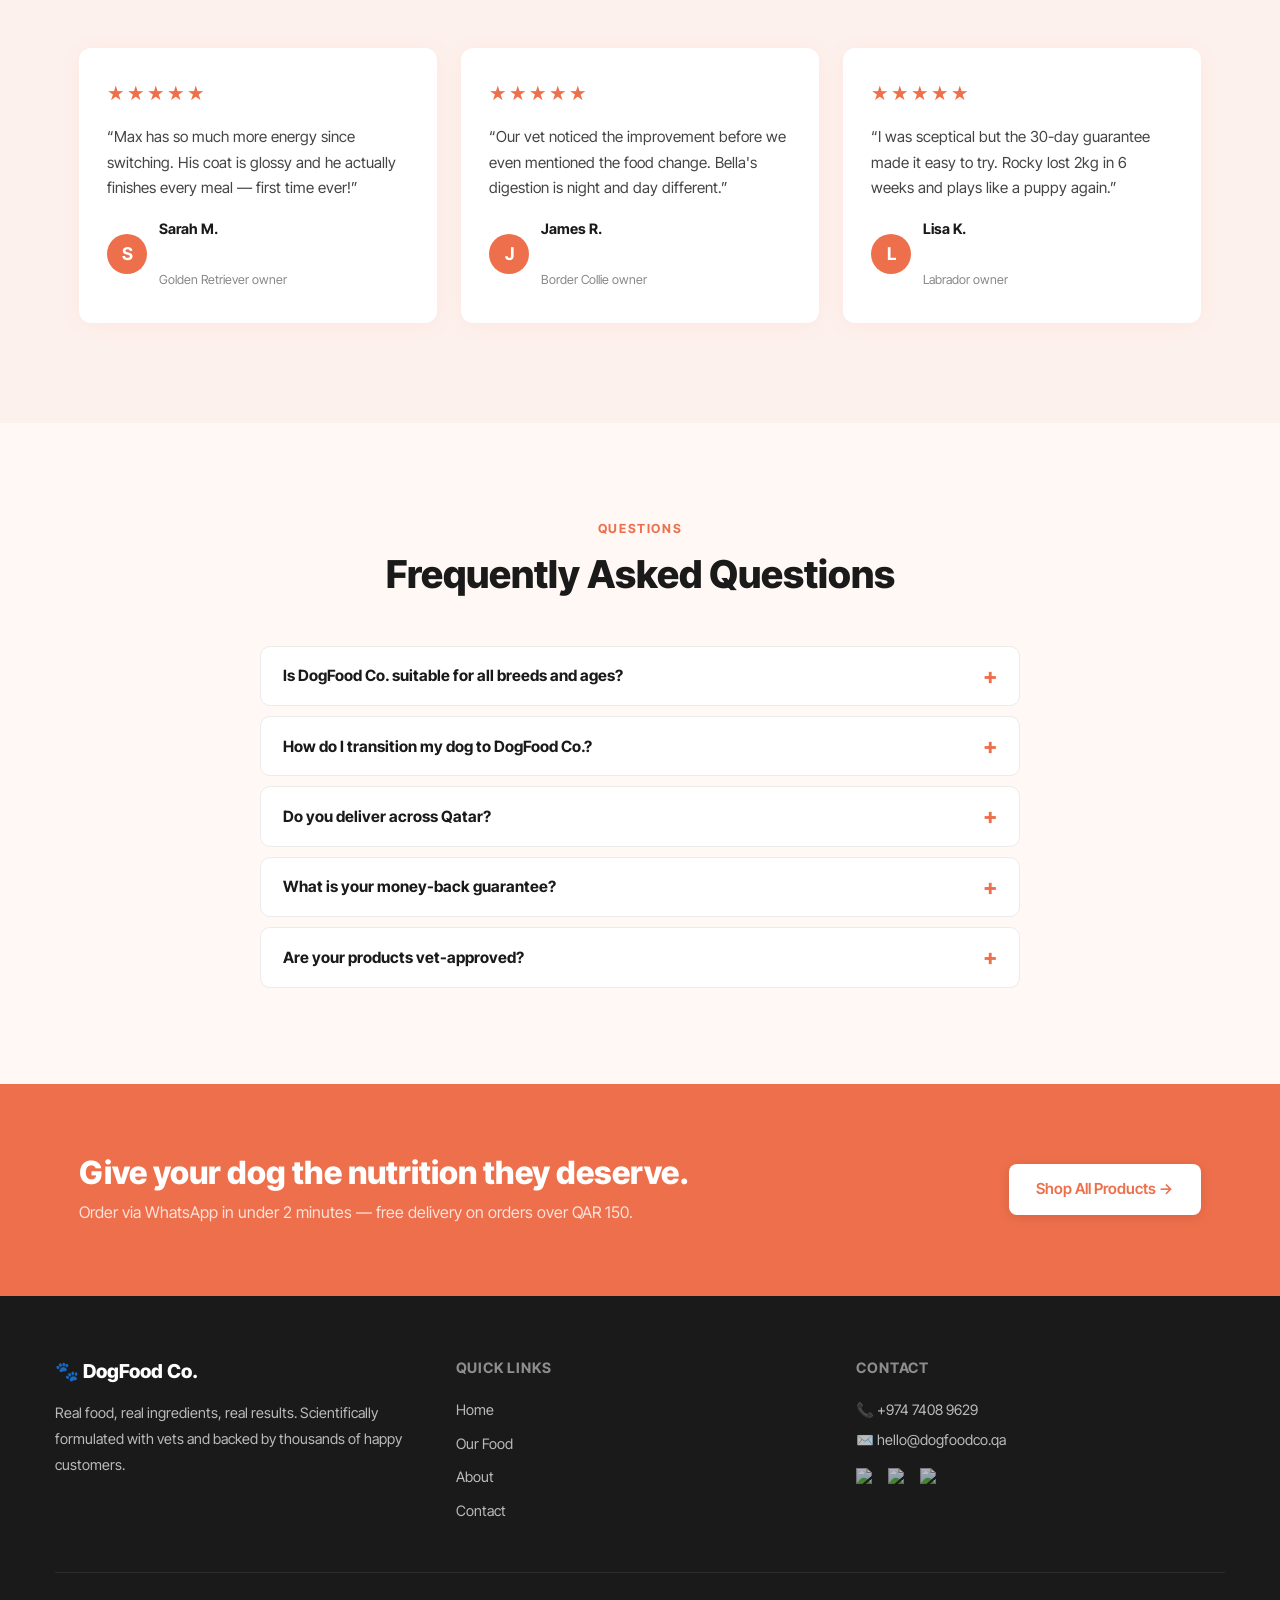
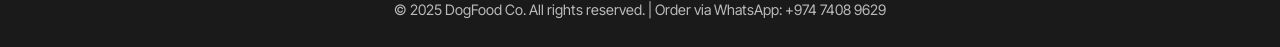
==== commit f27ed3c9: "first commit" ====
--- a/about.html
+++ b/about.html
@@ -1,15 +1,35 @@
 <!DOCTYPE html>
-<html lang="en">
+<html lang="en" dir="ltr">
 <head>
     <meta charset="UTF-8">
     <meta name="viewport" content="width=device-width, initial-scale=1.0">
     <title>About Us – DogFood Co.</title>
+    <meta name="description" content="Founded by pet owners and vets in Qatar. Learn our story, meet the team, and see why 50,000+ dogs across the Gulf trust DogFood Co.">
+    <link rel="canonical" href="https://www.dogfoodco.qa/about.html">
+    <link rel="alternate" hreflang="en" href="https://www.dogfoodco.qa/about.html">
+    <link rel="alternate" hreflang="ar" href="https://www.dogfoodco.qa/about.html">
+    <link rel="alternate" hreflang="x-default" href="https://www.dogfoodco.qa/about.html">
+    <meta property="og:type" content="website">
+    <meta property="og:title" content="About Us – DogFood Co.">
+    <meta property="og:description" content="Founded by pet owners and vets in Qatar. Learn our story and meet the team.">
+    <meta property="og:url" content="https://www.dogfoodco.qa/about.html">
+    <meta name="robots" content="index, follow">
     <link rel="stylesheet" href="style.css">
     <link rel="preconnect" href="https://fonts.googleapis.com">
     <link rel="preconnect" href="https://fonts.gstatic.com" crossorigin>
-    <link href="https://fonts.googleapis.com/css2?family=Inter+Tight:wght@400;500;600;700;800&display=swap" rel="stylesheet">
+    <link href="https://fonts.googleapis.com/css2?family=Inter+Tight:wght@400;500;600;700;800&family=Tajawal:wght@400;500;700;800&display=swap" rel="stylesheet">
 </head>
-<body>
+<body data-i18n-page-title="about.title" data-i18n-meta-desc="about.meta_desc">
+<script type="application/ld+json">
+{
+  "@context": "https://schema.org",
+  "@type": "BreadcrumbList",
+  "itemListElement": [
+    {"@type": "ListItem", "position": 1, "name": "Home", "item": "https://www.dogfoodco.qa/index.html"},
+    {"@type": "ListItem", "position": 2, "name": "About Us", "item": "https://www.dogfoodco.qa/about.html"}
+  ]
+}
+</script>
 
 <!-- NAV -->
 <nav>
@@ -19,32 +39,33 @@
             <span></span><span></span><span></span>
         </button>
         <ul class="nav-links">
-            <li><a href="index.html">Home</a></li>
-            <li><a href="shop.html">Our Food</a></li>
-            <li><a href="about.html">About</a></li>
-            <li><a href="contact.html">Contact</a></li>
-            <li><a href="shop.html" class="nav-shop">Shop Now</a></li>
+            <li><a href="index.html" data-i18n="nav.home">Home</a></li>
+            <li><a href="shop.html" data-i18n="nav.shop">Our Food</a></li>
+            <li><a href="about.html" data-i18n="nav.about">About</a></li>
+            <li><a href="contact.html" data-i18n="nav.contact">Contact</a></li>
+            <li><a href="shop.html" class="nav-shop" data-i18n="nav.shopnow">Shop Now</a></li>
+            <li><button type="button" id="langToggle" class="lang-toggle" onclick="toggleLang()" aria-label="Switch language / تغيير اللغة"><span class="lang-globe" aria-hidden="true">🌐</span><span id="langToggleLabel">العربية</span></button></li>
         </ul>
     </div>
 </nav>
 
 <!-- PAGE HERO -->
 <div class="page-hero">
-    <p class="breadcrumb"><a href="index.html">Home</a> › About Us</p>
-    <h1>We Believe Dogs Deserve Better</h1>
-    <p>Founded by pet owners and vets who got tired of reading ingredient labels they couldn't pronounce.</p>
+    <p class="breadcrumb"><a href="index.html" data-i18n="shop.breadcrumb_home">Home</a> › <span data-i18n="about.breadcrumb_current">About Us</span></p>
+    <h1 data-i18n="about.hero_title">We Believe Dogs Deserve Better</h1>
+    <p data-i18n="about.hero_desc">Founded by pet owners and vets who got tired of reading ingredient labels they couldn't pronounce.</p>
 </div>
 
 <!-- OUR STORY -->
 <div class="container">
     <div class="about-intro reveal">
         <div class="about-intro-text">
-            <div class="section-label">Our Story</div>
-            <h2 class="section-title">Started in a kitchen.<br>Built on science.</h2>
-            <p>DogFood Co. was born in 2018 when our founder, Dr. Leila Nasser, watched her 8-year-old Labrador, Biscuit, struggle with chronic digestive issues despite eating "premium" commercial kibble. After months of research and consultation with veterinary nutritionists, she created a fresh-food formula from scratch — and Biscuit never looked back.</p>
-            <p>What began as weekend batches shared with neighbours' dogs quickly grew into a movement. Today, DogFood Co. serves over 50,000 dogs across Qatar and the Gulf, and every recipe still starts with the same question: <em>"Would Biscuit eat this?"</em></p>
-            <p>We're part of a community of dog lovers who believe that what goes into the bowl matters — and that real, whole ingredients shouldn't be a luxury.</p>
-            <a href="shop.html" class="btn btn-primary" style="margin-top:8px;">Explore Our Products →</a>
+            <div class="section-label" data-i18n="about.story_label">Our Story</div>
+            <h2 class="section-title" data-i18n="about.story_title">Started in a kitchen.<br>Built on science.</h2>
+            <p data-i18n="about.story_p1">DogFood Co. was born in 2018 when our founder, Dr. Leila Nasser, watched her 8-year-old Labrador, Biscuit, struggle with chronic digestive issues despite eating "premium" commercial kibble. After months of research and consultation with veterinary nutritionists, she created a fresh-food formula from scratch — and Biscuit never looked back.</p>
+            <p data-i18n="about.story_p2">What began as weekend batches shared with neighbours' dogs quickly grew into a movement. Today, DogFood Co. serves over 50,000 dogs across Qatar and the Gulf, and every recipe still starts with the same question: <em>"Would Biscuit eat this?"</em></p>
+            <p data-i18n="about.story_p3">We're part of a community of dog lovers who believe that what goes into the bowl matters — and that real, whole ingredients shouldn't be a luxury.</p>
+            <a href="shop.html" class="btn btn-primary" style="margin-top:8px;" data-i18n="about.story_cta">Explore Our Products →</a>
         </div>
         <div class="about-intro-img">
             <img src="https://imgur.com/yDRFx0C.png" alt="Happy dog">
@@ -56,27 +77,27 @@
 <section class="benefits">
     <div class="container benefits-inner">
         <div class="benefits-text reveal">
-            <span class="badge badge-dark">By the Numbers</span>
-            <h2>The results speak for themselves.</h2>
-            <p>Every metric we track comes back to one thing: healthier, happier dogs. That's why thousands of owners keep coming back.</p>
-            <a href="shop.html" class="btn btn-primary">Start Your Dog's Journey →</a>
+            <span class="badge badge-dark" data-i18n="about.stats_badge">By the Numbers</span>
+            <h2 data-i18n="about.stats_title">The results speak for themselves.</h2>
+            <p data-i18n="about.stats_desc">Every metric we track comes back to one thing: healthier, happier dogs. That's why thousands of owners keep coming back.</p>
+            <a href="shop.html" class="btn btn-primary" data-i18n="about.stats_cta">Start Your Dog's Journey →</a>
         </div>
         <div class="benefits-stats reveal">
             <div class="stat-card">
-                <span class="stat-number">50K+</span>
-                <p>Dogs currently eating DogFood Co. across Qatar and the Gulf.</p>
+                <span class="stat-number" data-i18n="about.stat1">50K+</span>
+                <p data-i18n="about.stat1_desc">Dogs currently eating DogFood Co. across Qatar and the Gulf.</p>
             </div>
             <div class="stat-card">
-                <span class="stat-number">97%</span>
-                <p>Customer re-order rate after the first month.</p>
+                <span class="stat-number" data-i18n="about.stat2">97%</span>
+                <p data-i18n="about.stat2_desc">Customer re-order rate after the first month.</p>
             </div>
             <div class="stat-card">
-                <span class="stat-number">12</span>
-                <p>Veterinary nutritionists involved in formulating our recipes.</p>
+                <span class="stat-number" data-i18n="about.stat3">12</span>
+                <p data-i18n="about.stat3_desc">Veterinary nutritionists involved in formulating our recipes.</p>
             </div>
             <div class="stat-card">
-                <span class="stat-number">0</span>
-                <p>Artificial colours, flavours, or preservatives. Ever.</p>
+                <span class="stat-number" data-i18n="about.stat4">0</span>
+                <p data-i18n="about.stat4_desc">Artificial colours, flavours, or preservatives. Ever.</p>
             </div>
         </div>
     </div>
@@ -86,39 +107,39 @@
 <section style="padding:96px 0; background:var(--cream);">
     <div class="container">
         <div class="text-center" style="margin-bottom:52px;">
-            <div class="section-label" style="justify-content:center;display:flex;">What We Stand For</div>
-            <h2 class="section-title">Our Values</h2>
+            <div class="section-label" style="justify-content:center;display:flex;" data-i18n="about.values_label">What We Stand For</div>
+            <h2 class="section-title" data-i18n="about.values_title">Our Values</h2>
         </div>
         <div class="values-grid">
             <div class="value-card reveal">
                 <div class="icon">🥩</div>
-                <h3>Real Ingredients Only</h3>
-                <p>Every recipe starts with named, whole proteins — chicken, salmon, beef. No "meat meal", no by-products, no mystery fillers.</p>
+                <h3 data-i18n="about.val1_title">Real Ingredients Only</h3>
+                <p data-i18n="about.val1_desc">Every recipe starts with named, whole proteins — chicken, salmon, beef. No "meat meal", no by-products, no mystery fillers.</p>
             </div>
             <div class="value-card reveal">
                 <div class="icon">🔬</div>
-                <h3>Science-Backed Formulation</h3>
-                <p>Our recipes are developed in partnership with board-certified veterinary nutritionists and tested rigorously before going on sale.</p>
+                <h3 data-i18n="about.val2_title">Science-Backed Formulation</h3>
+                <p data-i18n="about.val2_desc">Our recipes are developed in partnership with board-certified veterinary nutritionists and tested rigorously before going on sale.</p>
             </div>
             <div class="value-card reveal">
                 <div class="icon">🌿</div>
-                <h3>Clean Labels</h3>
-                <p>We believe you should understand every ingredient. If we wouldn't eat it ourselves, it's not going in our food.</p>
+                <h3 data-i18n="about.val3_title">Clean Labels</h3>
+                <p data-i18n="about.val3_desc">We believe you should understand every ingredient. If we wouldn't eat it ourselves, it's not going in our food.</p>
             </div>
             <div class="value-card reveal">
                 <div class="icon">🤝</div>
-                <h3>Honest Business</h3>
-                <p>No subscription traps, no hard sells. Just great food, transparent pricing, and a team that answers the phone.</p>
+                <h3 data-i18n="about.val4_title">Honest Business</h3>
+                <p data-i18n="about.val4_desc">No subscription traps, no hard sells. Just great food, transparent pricing, and a team that answers the phone.</p>
             </div>
             <div class="value-card reveal">
                 <div class="icon">📦</div>
-                <h3>Freshness Guaranteed</h3>
-                <p>Manufactured in small batches and delivered quickly. We never sit on stock — your dog gets food at peak nutritional quality.</p>
+                <h3 data-i18n="about.val5_title">Freshness Guaranteed</h3>
+                <p data-i18n="about.val5_desc">Manufactured in small batches and delivered quickly. We never sit on stock — your dog gets food at peak nutritional quality.</p>
             </div>
             <div class="value-card reveal">
                 <div class="icon">♻️</div>
-                <h3>Sustainable Packaging</h3>
-                <p>Our packaging is recyclable and we're actively working toward fully compostable packaging by 2026.</p>
+                <h3 data-i18n="about.val6_title">Sustainable Packaging</h3>
+                <p data-i18n="about.val6_desc">Our packaging is recyclable and we're actively working toward fully compostable packaging by 2026.</p>
             </div>
         </div>
     </div>
@@ -128,21 +149,21 @@
 <section style="padding:96px 0; background:var(--white);">
     <div class="container">
         <div class="text-center" style="margin-bottom:52px;">
-            <div class="section-label" style="display:flex;justify-content:center;">The Team</div>
-            <h2 class="section-title">The people behind the bowl</h2>
+            <div class="section-label" style="display:flex;justify-content:center;" data-i18n="about.team_label">The Team</div>
+            <h2 class="section-title" data-i18n="about.team_title">The people behind the bowl</h2>
         </div>
         <div class="team-grid">
             <div class="team-card reveal">
                 <div class="team-avatar">L</div>
-                <h3>Dr. Leila Nasser</h3>
-                <div class="role">Founder & Chief Nutrition Officer</div>
-                <p>Veterinary nutritionist with 14 years' experience. Biscuit's proud mum.</p>
+                <h3 data-i18n="about.team1_name">Dr. Leila Nasser</h3>
+                <div class="role" data-i18n="about.team1_role">Founder & Chief Nutrition Officer</div>
+                <p data-i18n="about.team1_desc">Veterinary nutritionist with 14 years' experience. Biscuit's proud mum.</p>
             </div>
             <div class="team-card reveal">
                 <div class="team-avatar">K</div>
-                <h3>Karim Farouk</h3>
-                <div class="role">Head of Operations</div>
-                <p>Keeps every batch on schedule and every delivery on time across the Gulf.</p>
+                <h3 data-i18n="about.team2_name">Karim Farouk</h3>
+                <div class="role" data-i18n="about.team2_role">Head of Operations</div>
+                <p data-i18n="about.team2_desc">Keeps every batch on schedule and every delivery on time across the Gulf.</p>
             </div>
             <div class="team-card reveal">
                 <div class="team-avatar">A</div>
@@ -165,31 +186,31 @@
     <div class="container">
         <div class="section-header">
             <span class="badge">Happy Customers</span>
-            <h2>Don't take our word for it</h2>
+            <h2 data-i18n="about.test_title">Don't take our word for it</h2>
         </div>
         <div class="testimonials-grid">
             <div class="testimonial-card reveal">
                 <div class="stars">★★★★★</div>
-                <p>"Max has so much more energy since switching. His coat is glossy and he actually finishes every meal — first time ever!"</p>
+                <p data-i18n="test1_quote">"Max has so much more energy since switching. His coat is glossy and he actually finishes every meal — first time ever!"</p>
                 <div class="reviewer">
                     <div class="reviewer-avatar">S</div>
-                    <div><strong>Sarah M.</strong><br><small>Golden Retriever owner</small></div>
+                    <div><strong data-i18n="test1_name">Sarah M.</strong><br><small data-i18n="test1_role">Golden Retriever owner</small></div>
                 </div>
             </div>
             <div class="testimonial-card reveal">
                 <div class="stars">★★★★★</div>
-                <p>"Our vet noticed the improvement before we even mentioned the food change. Bella's digestion is night and day different."</p>
+                <p data-i18n="test2_quote">"Our vet noticed the improvement before we even mentioned the food change. Bella's digestion is night and day different."</p>
                 <div class="reviewer">
                     <div class="reviewer-avatar">J</div>
-                    <div><strong>James R.</strong><br><small>Border Collie owner</small></div>
+                    <div><strong data-i18n="test2_name">James R.</strong><br><small data-i18n="test2_role">Border Collie owner</small></div>
                 </div>
             </div>
             <div class="testimonial-card reveal">
                 <div class="stars">★★★★★</div>
-                <p>"I was sceptical but the 30-day guarantee made it easy to try. Rocky lost 2kg in 6 weeks and plays like a puppy again."</p>
+                <p data-i18n="test3_quote">"I was sceptical but the 30-day guarantee made it easy to try. Rocky lost 2kg in 6 weeks and plays like a puppy again."</p>
                 <div class="reviewer">
                     <div class="reviewer-avatar">L</div>
-                    <div><strong>Lisa K.</strong><br><small>Labrador owner</small></div>
+                    <div><strong data-i18n="test3_name">Lisa K.</strong><br><small data-i18n="test3_role">Labrador owner</small></div>
                 </div>
             </div>
         </div>
@@ -200,53 +221,53 @@
 <section style="padding:96px 0; background:var(--cream);">
     <div class="container">
         <div class="text-center" style="margin-bottom:48px;">
-            <div class="section-label" style="display:flex;justify-content:center;">Questions</div>
-            <h2 class="section-title">Frequently Asked Questions</h2>
+            <div class="section-label" style="display:flex;justify-content:center;" data-i18n="about.faq_label">Questions</div>
+            <h2 class="section-title" data-i18n="about.faq_title">Frequently Asked Questions</h2>
         </div>
         <div class="faq-list">
             <div class="faq-item">
                 <button class="faq-question" aria-expanded="false">
-                    Is DogFood Co. suitable for all breeds and ages?
-                    <span class="faq-icon">+</span>
-                </button>
-                <div class="faq-answer">
-                    <p>Yes — our core adult formula is appropriate for dogs of all breeds over 12 months. We also offer puppy and senior-specific recipes. If your dog has a health condition, we recommend a quick chat with your vet before switching.</p>
-                </div>
-            </div>
-            <div class="faq-item">
-                <button class="faq-question" aria-expanded="false">
-                    How do I transition my dog to DogFood Co.?
-                    <span class="faq-icon">+</span>
-                </button>
-                <div class="faq-answer">
-                    <p>We recommend a 7-day transition: start by mixing 25% DogFood Co. with 75% of your current food, gradually increasing the ratio each day. This helps avoid any digestive upset while your dog's gut microbiome adjusts to the new, higher-quality nutrition.</p>
-                </div>
-            </div>
-            <div class="faq-item">
-                <button class="faq-question" aria-expanded="false">
-                    Do you deliver across Qatar?
-                    <span class="faq-icon">+</span>
-                </button>
-                <div class="faq-answer">
-                    <p>Yes, we deliver to all areas in Qatar including Doha, Lusail, Al Wakra, Al Khor, and Al Rayyan. Delivery is free on orders over QAR 150. Orders are typically delivered within 1–2 business days.</p>
-                </div>
-            </div>
-            <div class="faq-item">
-                <button class="faq-question" aria-expanded="false">
-                    What is your money-back guarantee?
-                    <span class="faq-icon">+</span>
-                </button>
-                <div class="faq-answer">
-                    <p>If your dog doesn't love it within 30 days, we'll give you a full refund — no questions asked. Just message us on WhatsApp with your order details and we'll process it immediately.</p>
-                </div>
-            </div>
-            <div class="faq-item">
-                <button class="faq-question" aria-expanded="false">
-                    Are your products vet-approved?
-                    <span class="faq-icon">+</span>
-                </button>
-                <div class="faq-answer">
-                    <p>Every recipe is formulated by board-certified veterinary nutritionists and meets or exceeds AAFCO nutritional standards. We also work with a panel of 12 practising vets across Qatar who review and validate our formulas annually.</p>
+                    <span data-i18n="about.faq1_q">Is DogFood Co. suitable for all breeds and ages?</span>
+                    <span class="faq-icon">+</span>
+                </button>
+                <div class="faq-answer">
+                    <p data-i18n="about.faq1_a">Yes — our core adult formula is appropriate for dogs of all breeds over 12 months. We also offer puppy and senior-specific recipes. If your dog has a health condition, we recommend a quick chat with your vet before switching.</p>
+                </div>
+            </div>
+            <div class="faq-item">
+                <button class="faq-question" aria-expanded="false">
+                    <span data-i18n="about.faq2_q">How do I transition my dog to DogFood Co.?</span>
+                    <span class="faq-icon">+</span>
+                </button>
+                <div class="faq-answer">
+                    <p data-i18n="about.faq2_a">We recommend a 7-day transition: start by mixing 25% DogFood Co. with 75% of your current food, gradually increasing the ratio each day. This helps avoid any digestive upset while your dog's gut microbiome adjusts to the new, higher-quality nutrition.</p>
+                </div>
+            </div>
+            <div class="faq-item">
+                <button class="faq-question" aria-expanded="false">
+                    <span data-i18n="about.faq3_q">Do you deliver across Qatar?</span>
+                    <span class="faq-icon">+</span>
+                </button>
+                <div class="faq-answer">
+                    <p data-i18n="about.faq3_a">Yes, we deliver to all areas in Qatar including Doha, Lusail, Al Wakra, Al Khor, and Al Rayyan. Delivery is free on orders over QAR 150. Orders are typically delivered within 1–2 business days.</p>
+                </div>
+            </div>
+            <div class="faq-item">
+                <button class="faq-question" aria-expanded="false">
+                    <span data-i18n="about.faq4_q">What is your money-back guarantee?</span>
+                    <span class="faq-icon">+</span>
+                </button>
+                <div class="faq-answer">
+                    <p data-i18n="about.faq4_a">If your dog doesn't love it within 30 days, we'll give you a full refund — no questions asked. Just message us on WhatsApp with your order details and we'll process it immediately.</p>
+                </div>
+            </div>
+            <div class="faq-item">
+                <button class="faq-question" aria-expanded="false">
+                    <span data-i18n="about.faq5_q">Are your products vet-approved?</span>
+                    <span class="faq-icon">+</span>
+                </button>
+                <div class="faq-answer">
+                    <p data-i18n="about.faq5_a">Every recipe is formulated by board-certified veterinary nutritionists and meets or exceeds AAFCO nutritional standards. We also work with a panel of 12 practising vets across Qatar who review and validate our formulas annually.</p>
                 </div>
             </div>
         </div>
@@ -257,10 +278,10 @@
 <section class="cta-banner">
     <div class="container cta-inner">
         <div>
-            <h2>Give your dog the nutrition they deserve.</h2>
-            <p>Order via WhatsApp in under 2 minutes — free delivery on orders over QAR 150.</p>
-        </div>
-        <a href="shop.html" class="btn btn-white">Shop All Products →</a>
+            <h2 data-i18n="about.cta_title">Give your dog the nutrition they deserve.</h2>
+            <p data-i18n="about.cta_desc">Order via WhatsApp in under 2 minutes — free delivery on orders over QAR 150.</p>
+        </div>
+        <a href="shop.html" class="btn btn-white" data-i18n="cta.shopall">Shop All Products →</a>
     </div>
 </section>
 
@@ -269,45 +290,46 @@
     <div class="footer-container">
         <div class="footer-about">
             <div class="footer-logo">🐾 DogFood Co.</div>
-            <p>Real food, real ingredients, real results. Scientifically formulated with vets and backed by thousands of happy customers.</p>
+            <p data-i18n="footer.about_desc">Real food, real ingredients, real results. Scientifically formulated with vets and backed by thousands of happy customers.</p>
         </div>
         <div class="footer-links">
-            <h3>Quick Links</h3>
+            <h3 data-i18n="footer.quicklinks">Quick Links</h3>
             <ul>
-                <li><a href="index.html">Home</a></li>
-                <li><a href="shop.html">Our Food</a></li>
-                <li><a href="about.html">About</a></li>
-                <li><a href="contact.html">Contact</a></li>
+                <li><a href="index.html" data-i18n="nav.home">Home</a></li>
+                <li><a href="shop.html" data-i18n="nav.shop">Our Food</a></li>
+                <li><a href="about.html" data-i18n="nav.about">About</a></li>
+                <li><a href="contact.html" data-i18n="nav.contact">Contact</a></li>
             </ul>
         </div>
         <div class="footer-contact">
-            <h3>Contact</h3>
+            <h3 data-i18n="footer.contact_title">Contact</h3>
             <p>📞 <a href="tel:+97474089629" style="color:rgba(255,255,255,0.7)">+974 7408 9629</a></p>
             <p>✉️ hello@dogfoodco.qa</p>
             <div class="social-icons">
-                <a href="#"><img src="https://img.icons8.com/ios-filled/20/ffffff/facebook-new.png" alt="Facebook"></a>
-                <a href="#"><img src="https://img.icons8.com/ios-filled/20/ffffff/instagram-new.png" alt="Instagram"></a>
-                <a href="#"><img src="https://img.icons8.com/ios-filled/20/ffffff/twitter.png" alt="Twitter"></a>
+                <a href="#" aria-label="Facebook"><img src="https://img.icons8.com/ios-filled/20/ffffff/facebook-new.png" alt="Facebook" width="20" height="20"></a>
+                <a href="#" aria-label="Instagram"><img src="https://img.icons8.com/ios-filled/20/ffffff/instagram-new.png" alt="Instagram" width="20" height="20"></a>
+                <a href="#" aria-label="Twitter"><img src="https://img.icons8.com/ios-filled/20/ffffff/twitter.png" alt="Twitter" width="20" height="20"></a>
             </div>
         </div>
     </div>
     <div class="footer-bottom">
-        <p>© 2025 DogFood Co. All rights reserved. | Order via WhatsApp: +974 7408 9629</p>
+        <p data-i18n="footer.rights">© 2025 DogFood Co. All rights reserved. | Order via WhatsApp: +974 7408 9629</p>
     </div>
 </footer>
 
-<a href="https://wa.me/97474089629" class="fab fab-whatsapp" target="_blank" rel="noopener" aria-label="Chat on WhatsApp">
+<a href="https://wa.me/97474089629" class="fab fab-whatsapp" target="_blank" rel="noopener" aria-label="Chat on WhatsApp" data-i18n-aria-label="fab.whatsapp">
     <svg xmlns="http://www.w3.org/2000/svg" viewBox="0 0 24 24" fill="currentColor" width="28" height="28">
         <path d="M17.472 14.382c-.297-.149-1.758-.867-2.03-.967-.273-.099-.471-.148-.67.15-.197.297-.767.966-.94 1.164-.173.199-.347.223-.644.075-.297-.15-1.255-.463-2.39-1.475-.883-.788-1.48-1.761-1.653-2.059-.173-.297-.018-.458.13-.606.134-.133.298-.347.446-.52.149-.174.198-.298.298-.497.099-.198.05-.371-.025-.52-.075-.149-.669-1.612-.916-2.207-.242-.579-.487-.5-.669-.51-.173-.008-.371-.01-.57-.01-.198 0-.52.074-.792.372-.272.297-1.04 1.016-1.04 2.479 0 1.462 1.065 2.875 1.213 3.074.149.198 2.096 3.2 5.077 4.487.709.306 1.262.489 1.694.625.712.227 1.36.195 1.871.118.571-.085 1.758-.719 2.006-1.413.248-.694.248-1.289.173-1.413-.074-.124-.272-.198-.57-.347z"/>
         <path d="M12 0C5.373 0 0 5.373 0 12c0 2.117.553 4.103 1.518 5.829L.057 23.886a.5.5 0 0 0 .611.611l6.101-1.457A11.945 11.945 0 0 0 12 24c6.627 0 12-5.373 12-12S18.627 0 12 0zm0 21.882a9.844 9.844 0 0 1-5.031-1.378l-.36-.214-3.733.892.908-3.65-.234-.374A9.847 9.847 0 0 1 2.118 12C2.118 6.533 6.533 2.118 12 2.118S21.882 6.533 21.882 12 17.467 21.882 12 21.882z"/>
     </svg>
 </a>
-<a href="tel:+97474089629" class="fab fab-phone" aria-label="Call Us">
+<a href="tel:+97474089629" class="fab fab-phone" aria-label="Call Us" data-i18n-aria-label="fab.phone">
     <svg xmlns="http://www.w3.org/2000/svg" viewBox="0 0 24 24" fill="currentColor" width="26" height="26">
         <path d="M6.62 10.79a15.053 15.053 0 0 0 6.59 6.59l2.2-2.2c.27-.27.67-.36 1.02-.24 1.12.37 2.33.57 3.57.57.55 0 1 .45 1 1V20c0 .55-.45 1-1 1C10.61 21 3 13.39 3 4c0-.55.45-1 1-1h3.5c.55 0 1 .45 1 1 0 1.25.2 2.45.57 3.57.11.35.03.74-.24 1.02l-2.21 2.2z"/>
     </svg>
 </a>
 
+<script src="i18n.js"></script>
 <script src="script.js"></script>
 </body>
 </html>
--- a/style.css
+++ b/style.css
@@ -1349,3 +1349,87 @@
     .product-grid { grid-template-columns: 1fr; }
     .team-grid { grid-template-columns: 1fr 1fr; }
 }
+
+/* ============================================================
+   LANGUAGE TOGGLE BUTTON
+   ============================================================ */
+.lang-toggle {
+    display: flex;
+    align-items: center;
+    gap: 6px;
+    background: rgba(255,255,255,0.16);
+    border: 1.5px solid rgba(255,255,255,0.4);
+    color: #fff;
+    font-family: "Inter Tight", sans-serif;
+    font-size: 0.85rem;
+    font-weight: 700;
+    padding: 6px 12px;
+    border-radius: 100px;
+    cursor: pointer;
+    margin-inline-start: 6px;
+    transition: background 0.15s;
+}
+.lang-toggle:hover { background: rgba(255,255,255,0.28); }
+.lang-globe { font-size: 0.95rem; line-height: 1; }
+
+/* ============================================================
+   RTL (ARABIC) LAYOUT
+   Uses [dir="rtl"] so the whole page mirrors instantly when
+   the visitor's language is switched — no separate stylesheet.
+   ============================================================ */
+[dir="rtl"] body {
+    font-family: "Tajawal", "Inter Tight", sans-serif;
+}
+[dir="rtl"] .faq-question,
+[dir="rtl"] .contact-form-wrap,
+[dir="rtl"] .form-group,
+[dir="rtl"] .modal-form-group {
+    text-align: right;
+}
+[dir="rtl"] .hero-text p,
+[dir="rtl"] .about-intro-text p,
+[dir="rtl"] .benefits-text p {
+    max-width: 100%;
+}
+[dir="rtl"] .trust-row,
+[dir="rtl"] .hero-actions,
+[dir="rtl"] .nav-links,
+[dir="rtl"] .footer-container,
+[dir="rtl"] .contact-detail,
+[dir="rtl"] .feature-card,
+[dir="rtl"] .reviewer,
+[dir="rtl"] .cta-inner,
+[dir="rtl"] .form-row {
+    direction: rtl;
+}
+[dir="rtl"] .faq-question {
+    flex-direction: row-reverse;
+}
+[dir="rtl"] .breadcrumb {
+    direction: rtl;
+}
+/* Numbers, phone numbers and prices stay LTR so they read correctly */
+[dir="rtl"] .amount,
+[dir="rtl"] .original,
+[dir="rtl"] a[href^="tel:"],
+[dir="rtl"] a[href^="https://wa.me"] {
+    direction: ltr;
+    display: inline-block;
+}
+[dir="rtl"] .fab {
+    right: auto;
+    left: 24px;
+}
+[dir="rtl"] .fab-whatsapp { left: 24px; }
+[dir="rtl"] .fab-phone { left: 24px; }
+[dir="rtl"] .modal-close {
+    right: auto;
+    left: 18px;
+}
+[dir="rtl"] .value-card {
+    border-top: 4px solid var(--orange);
+    border-inline-start: none;
+}
+@media (min-width: 1px) {
+    [dir="rtl"] .nav-toggle span { align-self: flex-end; }
+}
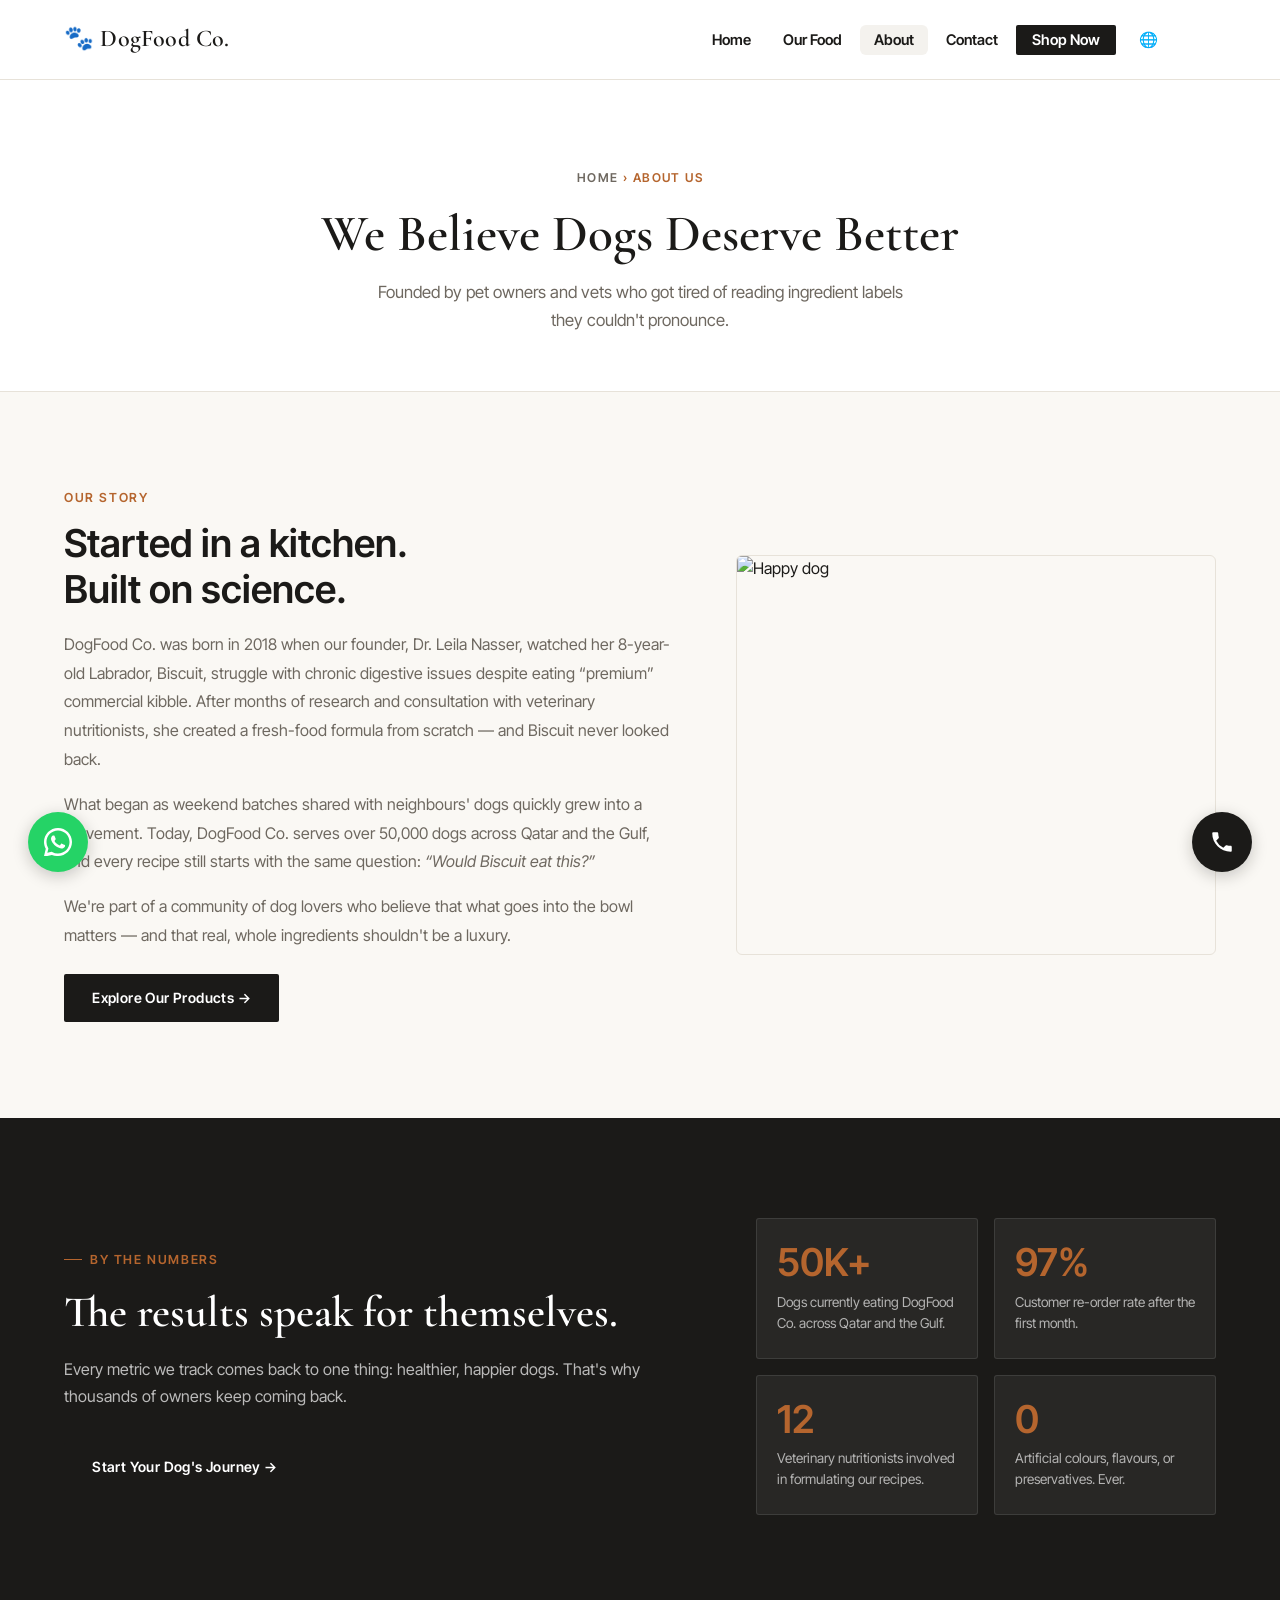
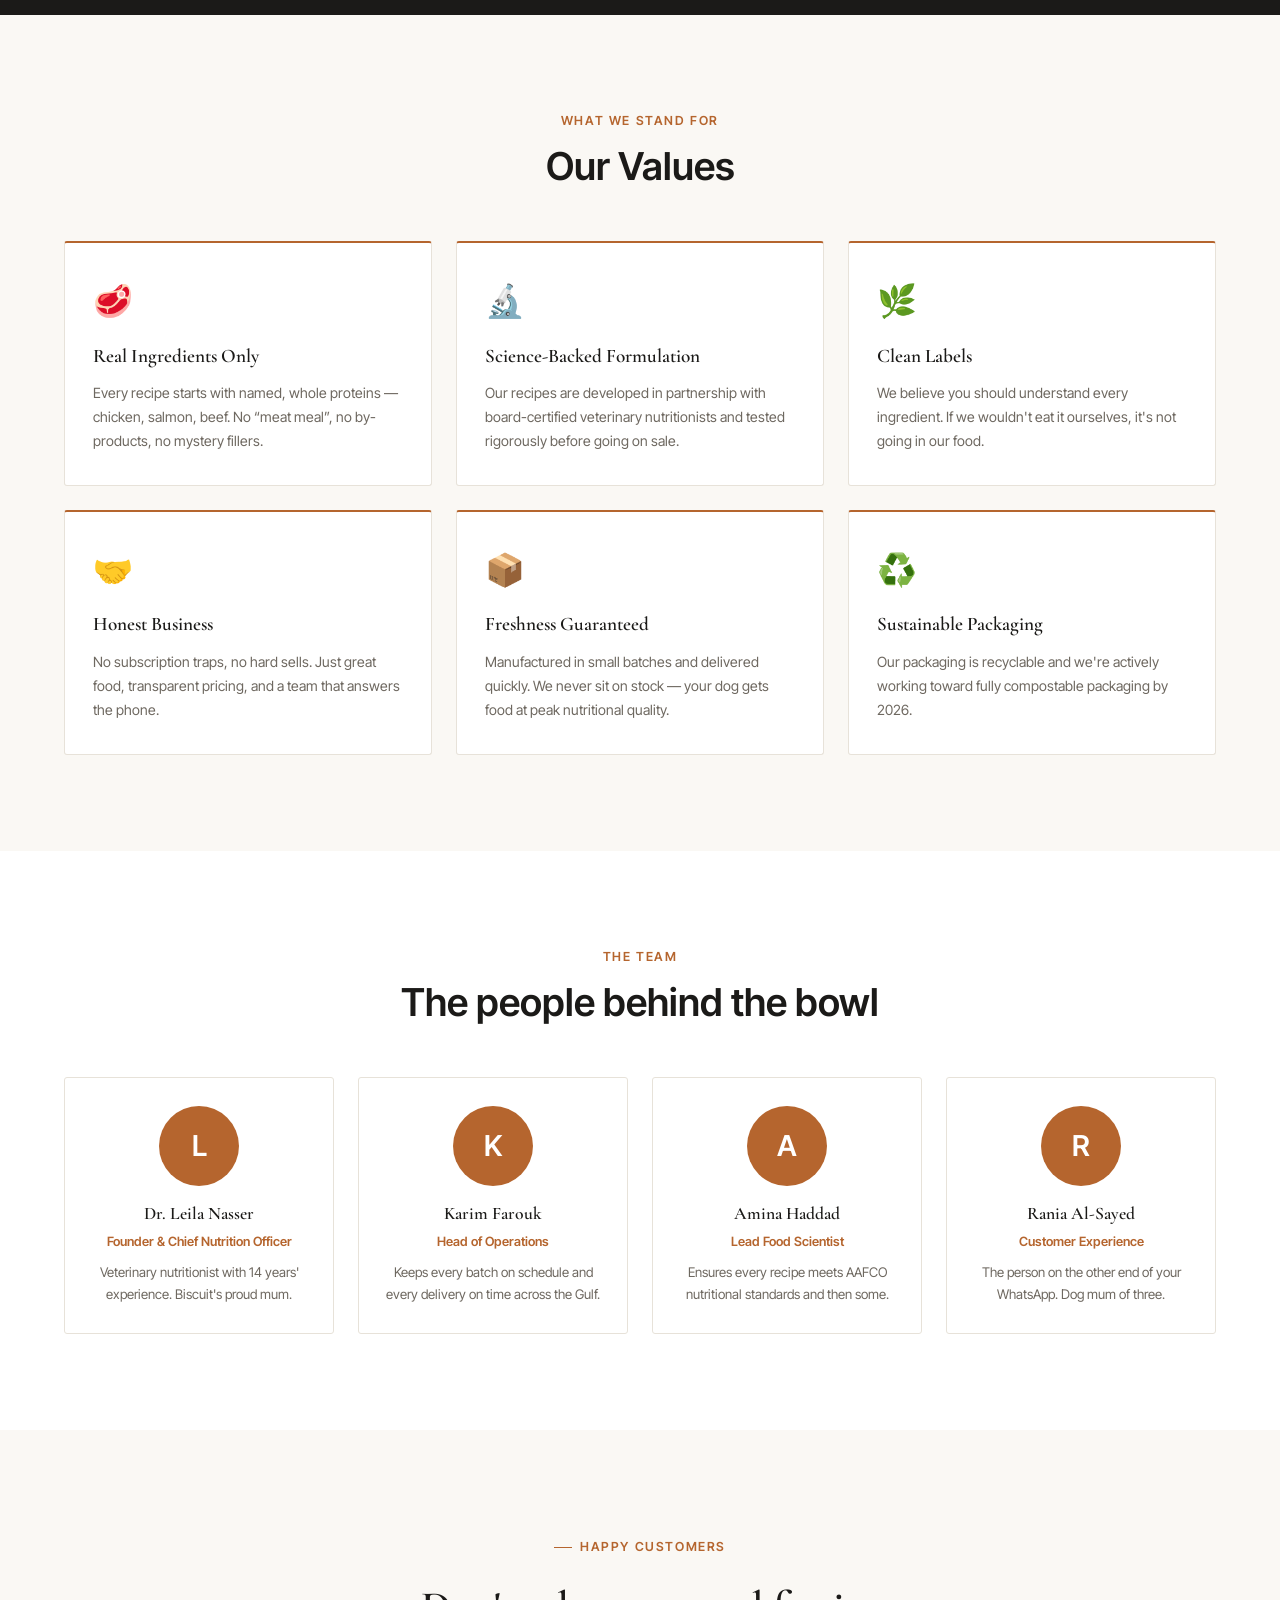
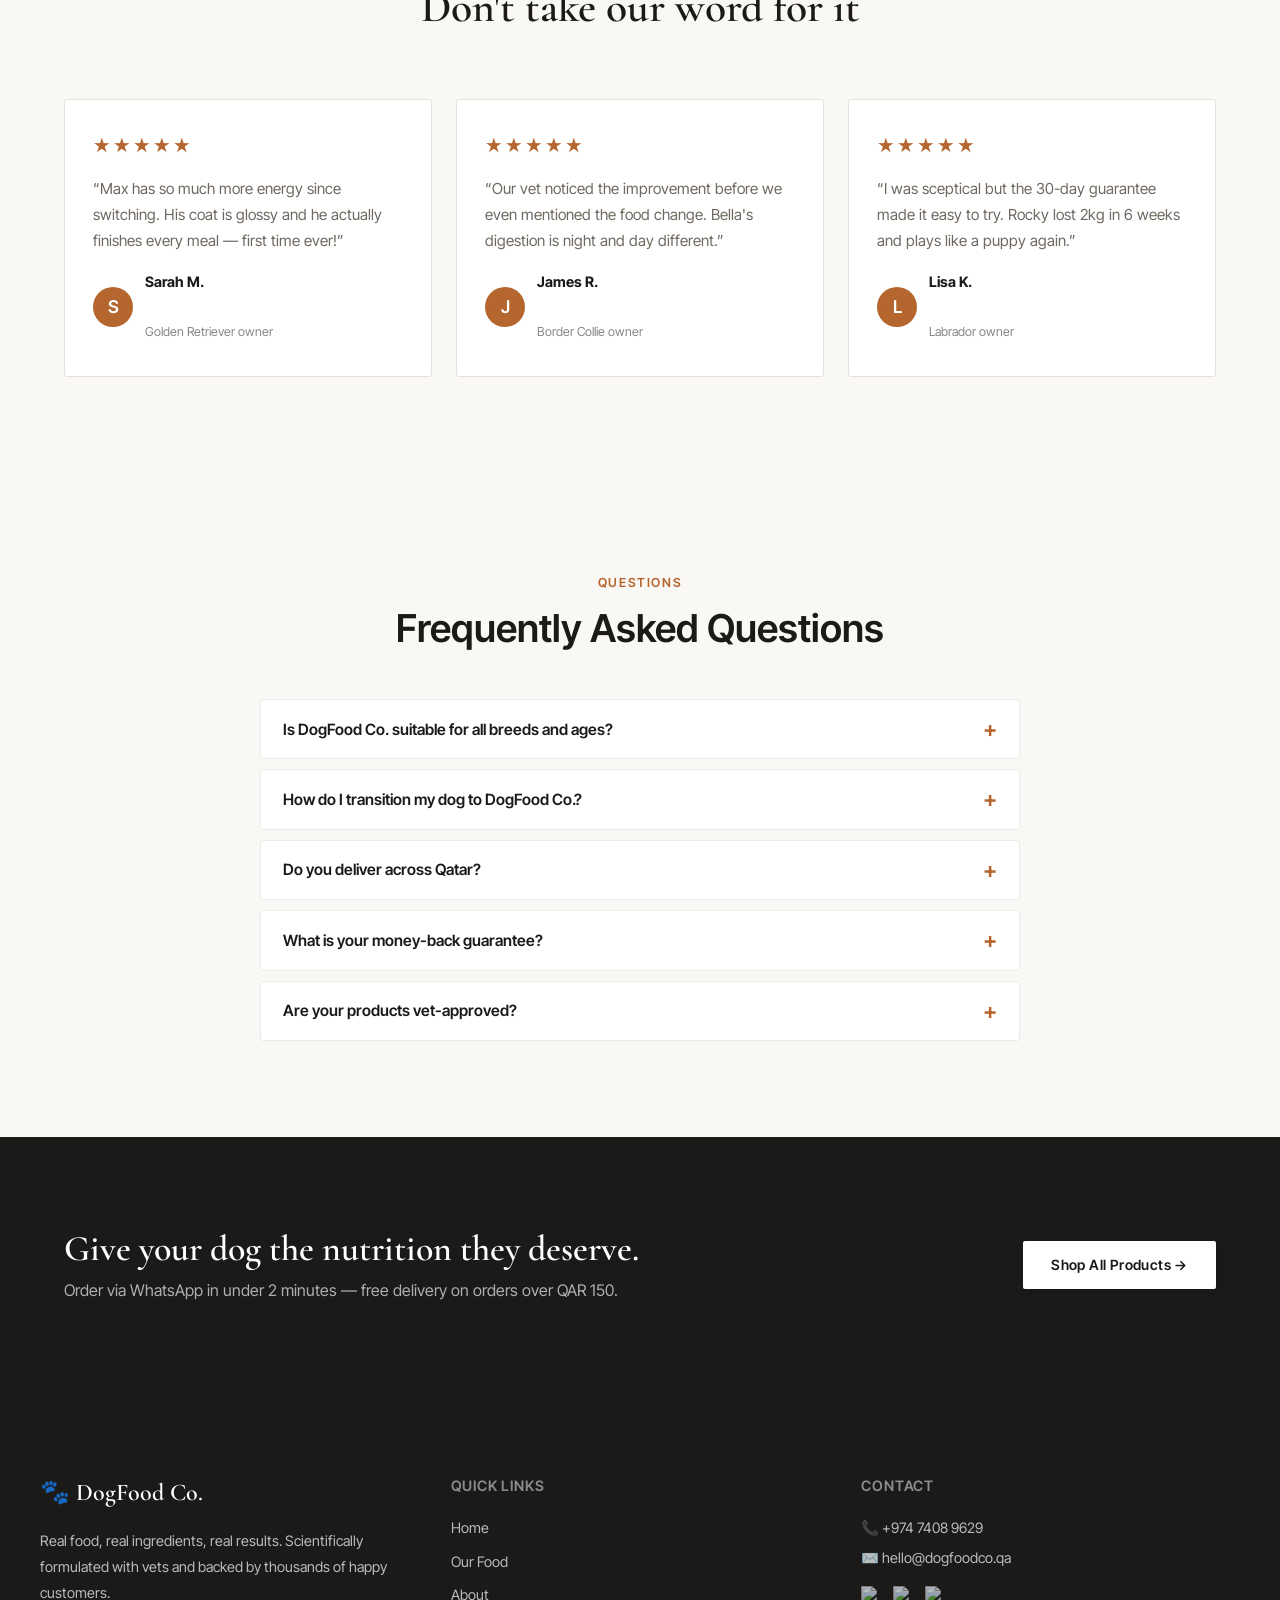
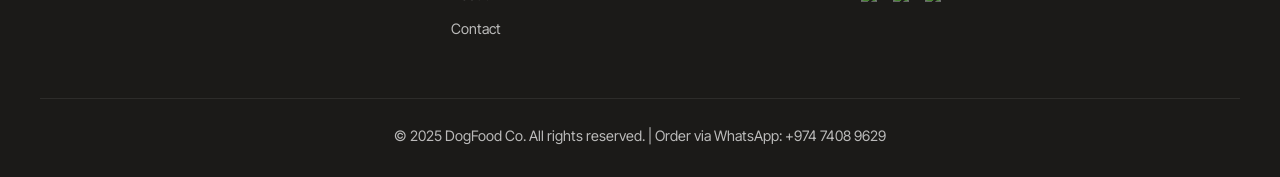
==== commit 33520b6b: "first commit" ====
--- a/about.html
+++ b/about.html
@@ -17,7 +17,7 @@
     <link rel="stylesheet" href="style.css">
     <link rel="preconnect" href="https://fonts.googleapis.com">
     <link rel="preconnect" href="https://fonts.gstatic.com" crossorigin>
-    <link href="https://fonts.googleapis.com/css2?family=Inter+Tight:wght@400;500;600;700;800&family=Tajawal:wght@400;500;700;800&display=swap" rel="stylesheet">
+    <link href="https://fonts.googleapis.com/css2?family=Inter+Tight:wght@400;500;600;700&family=Cormorant+Garamond:wght@500;600;700&family=Tajawal:wght@400;500;700&display=swap" rel="stylesheet">
 </head>
 <body data-i18n-page-title="about.title" data-i18n-meta-desc="about.meta_desc">
 <script type="application/ld+json">
@@ -35,6 +35,13 @@
 <nav>
     <div class="nav-container">
         <a href="index.html" class="navlogo">🐾 DogFood Co.</a>
+        <a href="shop.html" class="nav-cart" aria-label="Shop Now" data-i18n-aria-label="nav.shopnow">
+            <svg xmlns="http://www.w3.org/2000/svg" viewBox="0 0 24 24" fill="none" stroke="currentColor" stroke-width="2" stroke-linecap="round" stroke-linejoin="round" width="21" height="21">
+                <path d="M6 2 3 6v14a2 2 0 0 0 2 2h14a2 2 0 0 0 2-2V6l-3-4Z"/>
+                <path d="M3 6h18"/>
+                <path d="M16 10a4 4 0 0 1-8 0"/>
+            </svg>
+        </a>
         <button class="nav-toggle" aria-label="Toggle navigation" aria-expanded="false">
             <span></span><span></span><span></span>
         </button>
--- a/style.css
+++ b/style.css
@@ -5,18 +5,19 @@
 img { max-width: 100%; height: auto; display: block; }
 
 :root {
-    --orange:  #EE6F4B;
-    --orange-dark: #d45a37;
-    --orange-light: #fdf1ed;
-    --cream:   #fff8f5;
-    --dark:    #1a1a1a;
-    --mid:     #444;
-    --light:   #f5f5f5;
+    --orange:  #B5652E;
+    --orange-dark: #96521F;
+    --orange-light: #F7EFE6;
+    --cream:   #FAF8F4;
+    --dark:    #1B1A18;
+    --mid:     #6E6860;
+    --light:   #F4F2EE;
     --white:   #ffffff;
-    --nav-h:   64px;
-    --radius:  12px;
-    --shadow:  0 4px 24px rgba(238,111,75,0.12);
-    --max-w:   1170px;
+    --line:    #E7E2D9;
+    --nav-h:   80px;
+    --radius:  3px;
+    --shadow:  0 2px 10px rgba(20,18,15,0.05);
+    --max-w:   1200px;
 }
 
 /* ============================================================
@@ -39,42 +40,44 @@
     display: inline-flex;
     align-items: center;
     justify-content: center;
-    padding: 0.7rem 1.6rem;
-    border-radius: 8px;
+    padding: 0.75rem 1.7rem;
+    border-radius: 2px;
     font-family: "Inter Tight", sans-serif;
-    font-size: 0.95rem;
-    font-weight: 600;
+    font-size: 0.88rem;
+    font-weight: 600;
+    letter-spacing: 0.4px;
     cursor: pointer;
-    border: 2px solid transparent;
-    transition: background 0.18s, transform 0.1s, box-shadow 0.18s;
+    border: 1px solid transparent;
+    transition: background 0.18s, color 0.18s, border-color 0.18s, transform 0.1s;
     min-height: 44px;
     white-space: nowrap;
 }
-.btn:active { transform: scale(0.97); }
+.btn:active { transform: scale(0.98); }
 
 .btn-primary {
+    background: var(--dark);
+    color: var(--white);
+    box-shadow: none;
+}
+.btn-primary:hover {
     background: var(--orange);
-    color: var(--white);
-    box-shadow: 0 2px 12px rgba(238,111,75,0.35);
-}
-.btn-primary:hover {
-    background: var(--orange-dark);
-    box-shadow: 0 4px 20px rgba(238,111,75,0.45);
+    box-shadow: none;
     color: var(--white);
 }
 
 .btn-outline {
     background: transparent;
-    color: var(--orange);
-    border-color: var(--orange);
+    color: var(--dark);
+    border-color: var(--dark);
 }
 .btn-outline:hover {
-    background: var(--orange-light);
+    background: var(--dark);
+    color: var(--white);
 }
 
 .btn-white {
     background: var(--white);
-    color: var(--orange);
+    color: var(--dark);
     box-shadow: 0 2px 12px rgba(0,0,0,0.1);
 }
 .btn-white:hover {
@@ -94,20 +97,31 @@
    BADGES
    ============================================================ */
 .badge {
+    display: inline-flex;
+    align-items: center;
+    gap: 8px;
+    background: transparent;
+    color: var(--orange);
+    font-size: 0.78rem;
+    font-weight: 600;
+    letter-spacing: 1.6px;
+    text-transform: uppercase;
+    padding: 0;
+    border-radius: 0;
+    margin-bottom: 16px;
+}
+.badge::before {
+    content: "";
     display: inline-block;
-    background: var(--orange-light);
+    width: 18px;
+    height: 1px;
+    background: var(--orange);
+}
+.badge-dark {
     color: var(--orange);
-    font-size: 0.8rem;
-    font-weight: 700;
-    letter-spacing: 0.8px;
-    text-transform: uppercase;
-    padding: 4px 12px;
-    border-radius: 100px;
-    margin-bottom: 14px;
-}
-.badge-dark {
-    background: #2a2a2a;
-    color: var(--white);
+}
+.badge-dark::before {
+    background: var(--orange);
 }
 
 /* ============================================================
@@ -118,8 +132,9 @@
     top: 0; left: 0;
     width: 100%;
     height: var(--nav-h);
-    background: var(--orange);
-    box-shadow: 0 2px 16px rgba(238,111,75,0.3);
+    background: var(--white);
+    border-bottom: 1px solid var(--line);
+    box-shadow: none;
     z-index: 1000;
 }
 
@@ -135,10 +150,11 @@
 }
 
 .navlogo {
-    font-size: 1.25rem;
-    font-weight: 800;
-    color: var(--white);
-    letter-spacing: -0.3px;
+    font-family: "Cormorant Garamond", serif;
+    font-size: 1.5rem;
+    font-weight: 600;
+    color: var(--dark);
+    letter-spacing: 0.2px;
 }
 
 .nav-links {
@@ -149,17 +165,34 @@
 }
 
 .nav-links li a {
-    color: rgba(255,255,255,0.88);
-    font-size: 0.95rem;
+    color: var(--dark);
+    font-size: 0.92rem;
     font-weight: 600;
     padding: 6px 14px;
     border-radius: 6px;
     transition: background 0.15s, color 0.15s;
 }
 .nav-links li a:hover {
-    background: rgba(255,255,255,0.18);
-    color: var(--white);
-}
+    background: var(--light);
+    color: var(--dark);
+}
+
+/* Mobile "Shop Now" cart icon — sits next to the hamburger so
+   quick shop access doesn't require opening the menu. Hidden on
+   desktop, where the text "Shop Now" link in .nav-links covers it. */
+.nav-cart {
+    display: none;
+    align-items: center;
+    justify-content: center;
+    width: 38px;
+    height: 38px;
+    border-radius: 50%;
+    color: var(--dark);
+    flex-shrink: 0;
+    transition: background 0.15s, transform 0.1s;
+}
+.nav-cart:hover { background: var(--light); }
+.nav-cart:active { transform: scale(0.94); }
 
 /* Hamburger */
 .nav-toggle {
@@ -176,7 +209,7 @@
     display: block;
     width: 24px;
     height: 2px;
-    background: var(--white);
+    background: var(--dark);
     border-radius: 2px;
     transition: transform 0.28s, opacity 0.28s;
 }
@@ -185,17 +218,230 @@
 .nav-toggle[aria-expanded="true"] span:nth-child(3) { transform: translateY(-7px) rotate(-45deg); }
 
 /* ============================================================
+   HERO CAROUSEL  (Amazon-style, full-bleed, autoplaying)
+   ============================================================ */
+.hero-carousel {
+    position: relative;
+    width: 100%;
+    /* taller than before so each photo shows more of itself instead
+       of being tightly cropped */
+    height: clamp(440px, 60vw, 680px);
+    overflow: hidden;
+    background: var(--cream);
+}
+
+.carousel-track {
+    position: relative;
+    width: 100%;
+    height: 100%;
+}
+
+.carousel-slide {
+    position: absolute;
+    inset: 0;
+    opacity: 0;
+    visibility: hidden;
+    /* visibility must share the SAME duration as opacity — with this,
+       the browser defers "hidden" until the fade-out finishes, and
+       flips to "visible" instantly when fading in, so the outgoing
+       and incoming slides genuinely overlap and blend instead of
+       one cutting out before the other has faded in. */
+    transition: opacity 1s ease, visibility 1s ease;
+    display: flex;
+    align-items: center;
+}
+.carousel-slide.is-active {
+    opacity: 1;
+    visibility: visible;
+}
+.carousel-slide > .container {
+    position: relative;
+    z-index: 2;
+    width: 100%;
+}
+
+/* Real <img> instead of a CSS background-image — object-fit: cover
+   crops to fill the frame without ever stretching/distorting it. */
+.carousel-slide-img {
+    position: absolute;
+    inset: 0;
+    width: 100%;
+    height: 100%;
+    object-fit: cover;
+    object-position: center;
+}
+
+.carousel-content {
+    position: relative;
+    z-index: 2;
+    max-width: 560px;
+    color: var(--white);
+    /* text-shadow carries legibility instead of a dark tint over the
+       whole photo, so the image itself stays clean and untouched */
+    text-shadow: 0 2px 16px rgba(0,0,0,0.45), 0 1px 4px rgba(0,0,0,0.4);
+}
+.carousel-content .badge {
+    background: rgba(20,15,12,0.35);
+    backdrop-filter: blur(6px);
+    -webkit-backdrop-filter: blur(6px);
+    color: var(--white);
+    padding: 5px 12px 5px 10px;
+    text-shadow: none;
+}
+.carousel-content .badge::before {
+    background: var(--white);
+}
+.carousel-content h2 {
+    font-family: "Cormorant Garamond", serif;
+    font-size: clamp(2rem, 4.2vw, 3.4rem);
+    font-weight: 600;
+    line-height: 1.15;
+    letter-spacing: 0;
+    margin-bottom: 14px;
+}
+.carousel-content p {
+    font-size: 1rem;
+    line-height: 1.65;
+    color: rgba(255,255,255,0.92);
+    margin-bottom: 24px;
+    max-width: 440px;
+}
+
+.carousel-arrow {
+    position: absolute;
+    top: 50%;
+    transform: translateY(-50%);
+    width: 44px;
+    height: 44px;
+    border-radius: 50%;
+    border: 1px solid rgba(255,255,255,0.55);
+    background: rgba(20,18,15,0.15);
+    backdrop-filter: blur(4px);
+    -webkit-backdrop-filter: blur(4px);
+    color: var(--white);
+    font-size: 1.5rem;
+    line-height: 1;
+    display: flex;
+    align-items: center;
+    justify-content: center;
+    cursor: pointer;
+    z-index: 3;
+    transition: background 0.18s, border-color 0.18s, transform 0.15s;
+}
+.carousel-arrow:hover { background: rgba(20,18,15,0.35); border-color: var(--white); transform: translateY(-50%) scale(1.06); }
+.carousel-arrow--prev { left: 20px; }
+.carousel-arrow--next { right: 20px; }
+
+.carousel-dots {
+    position: absolute;
+    bottom: 26px;
+    left: 0; right: 0;
+    display: flex;
+    justify-content: center;
+    gap: 10px;
+    z-index: 3;
+}
+.carousel-dot {
+    width: 22px;
+    height: 2px;
+    border-radius: 0;
+    background: rgba(255,255,255,0.45);
+    border: none;
+    padding: 0;
+    cursor: pointer;
+    transition: background 0.18s, transform 0.18s;
+}
+.carousel-dot.is-active { background: var(--white); transform: none; }
+
+/* The one remaining gradient — light, and only at the very bottom
+   edge of the carousel, blending into the page background below */
+.carousel-fade {
+    position: absolute;
+    left: 0; right: 0; bottom: 0;
+    height: 110px;
+    background: linear-gradient(to bottom, rgba(250,246,241,0) 0%, var(--cream) 100%);
+    z-index: 2;
+    pointer-events: none;
+}
+
+/* ============================================================
+   SHOWCASE GRID — sits directly beneath the carousel
+   ============================================================ */
+.showcase-section {
+    padding-top: 72px;
+    padding-bottom: 8px;
+}
+
+.showcase-grid {
+    display: grid;
+    grid-template-columns: repeat(4, 1fr);
+    gap: 20px;
+}
+
+.showcase-card {
+    display: block;
+    background: var(--white);
+    border: 1px solid var(--line);
+    border-radius: var(--radius);
+    padding: 28px 18px 26px;
+    text-align: center;
+    box-shadow: none;
+    transition: border-color 0.2s ease, box-shadow 0.2s ease;
+}
+.showcase-card:hover {
+    transform: none;
+    border-color: var(--dark);
+    box-shadow: 0 8px 22px rgba(20,18,15,0.06);
+}
+.showcase-img {
+    width: 88px;
+    height: 88px;
+    margin: 0 auto 18px;
+    border-radius: 50%;
+    background: var(--light);
+    display: flex;
+    align-items: center;
+    justify-content: center;
+    overflow: hidden;
+}
+.showcase-img img {
+    width: 100%;
+    height: 100%;
+    object-fit: cover;
+}
+.showcase-card h3 {
+    font-family: "Cormorant Garamond", serif;
+    font-size: 1.2rem;
+    font-weight: 600;
+    color: var(--dark);
+    margin-bottom: 6px;
+}
+.showcase-card p {
+    font-size: 0.82rem;
+    color: var(--mid);
+    line-height: 1.5;
+    margin-bottom: 12px;
+}
+.showcase-link {
+    display: inline-block;
+    font-size: 0.85rem;
+    font-weight: 600;
+    color: var(--orange);
+}
+.showcase-card:hover .showcase-link { text-decoration: underline; }
+
+/* ============================================================
    HERO
    ============================================================ */
 .hero {
-    padding: 80px 0 60px;
+    padding: 110px 0 100px;
     background: var(--cream);
 }
 
 .hero-inner {
     display: flex;
     align-items: center;
-    gap: 60px;
+    gap: 80px;
 }
 
 .hero-text {
@@ -204,12 +450,13 @@
 }
 
 .hero-text h1 {
-    font-size: clamp(2.2rem, 4.5vw, 3.6rem);
-    font-weight: 800;
-    line-height: 1.1;
-    letter-spacing: -0.5px;
-    color: var(--dark);
-    margin-bottom: 20px;
+    font-family: "Cormorant Garamond", serif;
+    font-size: clamp(2.6rem, 5vw, 4.2rem);
+    font-weight: 600;
+    line-height: 1.08;
+    letter-spacing: 0;
+    color: var(--dark);
+    margin-bottom: 22px;
 }
 
 .hero-text p {
@@ -217,15 +464,15 @@
     font-weight: 400;
     line-height: 1.7;
     color: var(--mid);
+    margin-bottom: 36px;
+    max-width: 480px;
+}
+
+.hero-actions {
+    display: flex;
+    gap: 14px;
+    flex-wrap: wrap;
     margin-bottom: 32px;
-    max-width: 480px;
-}
-
-.hero-actions {
-    display: flex;
-    gap: 12px;
-    flex-wrap: wrap;
-    margin-bottom: 28px;
 }
 
 .hero-image {
@@ -235,7 +482,8 @@
 .hero-image img {
     width: 100%;
     border-radius: var(--radius);
-    box-shadow: var(--shadow);
+    box-shadow: none;
+    border: 1px solid var(--line);
 }
 
 /* Trust row */
@@ -269,8 +517,10 @@
    ============================================================ */
 .features-strip {
     background: var(--white);
-    padding: 48px 0;
-    box-shadow: 0 1px 0 #eee;
+    padding: 64px 0;
+    box-shadow: none;
+    border-top: 1px solid var(--line);
+    border-bottom: 1px solid var(--line);
 }
 
 .features-grid {
@@ -285,18 +535,20 @@
     gap: 14px;
     padding: 20px;
     border-radius: var(--radius);
-    transition: box-shadow 0.2s;
+    transition: background 0.2s;
 }
 .feature-card:hover {
-    box-shadow: var(--shadow);
+    box-shadow: none;
+    background: var(--cream);
 }
 .feature-card img {
     flex-shrink: 0;
-    border-radius: 8px;
+    border-radius: 3px;
 }
 .feature-card h3 {
-    font-size: 1rem;
-    font-weight: 700;
+    font-family: "Cormorant Garamond", serif;
+    font-size: 1.15rem;
+    font-weight: 600;
     margin-bottom: 6px;
     color: var(--dark);
 }
@@ -325,8 +577,9 @@
     min-width: 0;
 }
 .benefits-text h2 {
-    font-size: clamp(1.8rem, 3vw, 2.6rem);
-    font-weight: 800;
+    font-family: "Cormorant Garamond", serif;
+    font-size: clamp(2rem, 3.4vw, 2.9rem);
+    font-weight: 600;
     color: var(--white);
     line-height: 1.2;
     margin-bottom: 18px;
@@ -354,13 +607,13 @@
     transition: background 0.2s;
 }
 .stat-card:hover {
-    background: rgba(238,111,75,0.12);
-    border-color: rgba(238,111,75,0.3);
+    background: rgba(181,101,46,0.12);
+    border-color: rgba(181,101,46,0.35);
 }
 .stat-number {
     display: block;
     font-size: 2.4rem;
-    font-weight: 800;
+    font-weight: 600;
     color: var(--orange);
     line-height: 1;
     margin-bottom: 10px;
@@ -396,8 +649,9 @@
     flex-shrink: 0;
     width: 500px;
     height: 420px;
-    border-radius: 16px;
+    border-radius: 4px;
     overflow: hidden;
+    border: 1px solid var(--line);
 }
 .split-image img {
     width: 100%;
@@ -416,8 +670,9 @@
     min-width: 0;
 }
 .split-text h2 {
-    font-size: clamp(1.6rem, 2.8vw, 2.2rem);
-    font-weight: 800;
+    font-family: "Cormorant Garamond", serif;
+    font-size: clamp(1.9rem, 3.2vw, 2.6rem);
+    font-weight: 600;
     line-height: 1.2;
     margin-bottom: 18px;
     color: var(--dark);
@@ -434,7 +689,7 @@
    ============================================================ */
 .testimonials {
     padding: 100px 0;
-    background: var(--orange-light);
+    background: var(--cream);
 }
 
 .section-header {
@@ -442,8 +697,9 @@
     margin-bottom: 56px;
 }
 .section-header h2 {
-    font-size: clamp(1.8rem, 3vw, 2.4rem);
-    font-weight: 800;
+    font-family: "Cormorant Garamond", serif;
+    font-size: clamp(2rem, 3.4vw, 2.8rem);
+    font-weight: 600;
     color: var(--dark);
 }
 
@@ -455,17 +711,19 @@
 
 .testimonial-card {
     background: var(--white);
+    border: 1px solid var(--line);
     border-radius: var(--radius);
     padding: 32px 28px;
-    box-shadow: 0 2px 20px rgba(238,111,75,0.08);
+    box-shadow: none;
     display: flex;
     flex-direction: column;
     gap: 16px;
-    transition: transform 0.2s, box-shadow 0.2s;
+    transition: transform 0.2s, box-shadow 0.2s, border-color 0.2s;
 }
 .testimonial-card:hover {
-    transform: translateY(-4px);
-    box-shadow: 0 8px 32px rgba(238,111,75,0.14);
+    transform: translateY(-3px);
+    border-color: var(--dark);
+    box-shadow: 0 8px 24px rgba(20,18,15,0.06);
 }
 
 .stars {
@@ -492,7 +750,7 @@
     border-radius: 50%;
     background: var(--orange);
     color: var(--white);
-    font-weight: 700;
+    font-weight: 600;
     font-size: 1.1rem;
     display: flex;
     align-items: center;
@@ -512,8 +770,8 @@
    CTA BANNER
    ============================================================ */
 .cta-banner {
-    background: var(--orange);
-    padding: 70px 0;
+    background: var(--dark);
+    padding: 90px 0;
 }
 
 .cta-inner {
@@ -524,13 +782,14 @@
 }
 
 .cta-inner h2 {
-    font-size: clamp(1.5rem, 2.5vw, 2rem);
-    font-weight: 800;
+    font-family: "Cormorant Garamond", serif;
+    font-size: clamp(1.8rem, 2.8vw, 2.4rem);
+    font-weight: 600;
     color: var(--white);
     line-height: 1.2;
 }
 .cta-inner p {
-    color: rgba(255,255,255,0.8);
+    color: rgba(255,255,255,0.65);
     font-size: 1rem;
     margin-top: 8px;
 }
@@ -541,7 +800,7 @@
 .footer {
     background: var(--dark);
     color: var(--white);
-    padding: 60px 24px 24px;
+    padding: 80px 24px 28px;
     font-family: "Inter Tight", sans-serif;
 }
 
@@ -550,15 +809,16 @@
     flex-wrap: wrap;
     justify-content: space-between;
     max-width: var(--max-w);
-    margin: 0 auto 40px;
+    margin: 0 auto 48px;
     gap: 32px;
 }
 
 .footer-logo {
-    font-size: 1.2rem;
-    font-weight: 800;
+    font-family: "Cormorant Garamond", serif;
+    font-size: 1.5rem;
+    font-weight: 600;
     color: var(--white);
-    margin-bottom: 14px;
+    margin-bottom: 16px;
 }
 
 .footer-about,
@@ -569,7 +829,7 @@
 
 .footer h3 {
     font-size: 0.9rem;
-    font-weight: 700;
+    font-weight: 600;
     text-transform: uppercase;
     letter-spacing: 0.8px;
     color: rgba(255,255,255,0.5);
@@ -624,37 +884,26 @@
 }
 .fab:hover { transform: scale(1.12); color: #fff; }
 
-/* WhatsApp — bottom-left */
+/* WhatsApp — bottom-left. Kept green for instant recognizability,
+   but the shadow is now a calm static lift instead of a pulsing halo. */
 .fab-whatsapp {
     left: 28px;
     background: #25D366;
-    box-shadow: 0 0 0 0 rgba(37,211,102,0.5), 0 4px 18px rgba(37,211,102,0.45);
-    animation: pulse-wa 2.4s ease-in-out infinite;
+    box-shadow: 0 4px 16px rgba(20,18,15,0.22);
 }
 .fab-whatsapp:hover {
-    box-shadow: 0 0 0 10px rgba(37,211,102,0), 0 6px 24px rgba(37,211,102,0.7);
-}
-@keyframes pulse-wa {
-    0%   { box-shadow: 0 0 0 0    rgba(37,211,102,0.55), 0 4px 18px rgba(37,211,102,0.4); }
-    50%  { box-shadow: 0 0 0 14px rgba(37,211,102,0),    0 4px 22px rgba(37,211,102,0.6); }
-    100% { box-shadow: 0 0 0 0    rgba(37,211,102,0.55), 0 4px 18px rgba(37,211,102,0.4); }
-}
-
-/* Phone — bottom-right */
+    box-shadow: 0 6px 22px rgba(20,18,15,0.28);
+}
+
+/* Phone — bottom-right. Moved off bright orange to charcoal so the
+   accent colour stays reserved for smaller, deliberate touches. */
 .fab-phone {
     right: 28px;
-    background: var(--orange);
-    box-shadow: 0 0 0 0 rgba(238,111,75,0.55), 0 4px 18px rgba(238,111,75,0.4);
-    animation: pulse-ph 2.4s ease-in-out infinite;
-    animation-delay: 1.2s;
+    background: var(--dark);
+    box-shadow: 0 4px 16px rgba(20,18,15,0.22);
 }
 .fab-phone:hover {
-    box-shadow: 0 0 0 10px rgba(238,111,75,0), 0 6px 24px rgba(238,111,75,0.75);
-}
-@keyframes pulse-ph {
-    0%   { box-shadow: 0 0 0 0    rgba(238,111,75,0.6),  0 4px 18px rgba(238,111,75,0.4); }
-    50%  { box-shadow: 0 0 0 14px rgba(238,111,75,0),    0 4px 22px rgba(238,111,75,0.6); }
-    100% { box-shadow: 0 0 0 0    rgba(238,111,75,0.6),  0 4px 18px rgba(238,111,75,0.4); }
+    box-shadow: 0 6px 22px rgba(20,18,15,0.28);
 }
 
 /* ============================================================
@@ -677,23 +926,44 @@
 @media (max-width: 768px) {
     /* Nav */
     .nav-toggle { display: flex; }
+    .nav-cart { display: inline-flex; }
+    /* group the logo on one side and the cart + hamburger on the
+       other, instead of the desktop's 2-item space-between split */
+    .nav-container { justify-content: flex-start; gap: 4px; }
+    .navlogo { margin-inline-end: auto; }
     .nav-links {
         display: none;
         position: absolute;
         top: var(--nav-h);
         left: 0; right: 0;
-        background: var(--orange);
+        background: var(--white);
+        border-bottom: 1px solid var(--line);
         flex-direction: column;
         align-items: stretch;
         padding: 12px 20px 20px;
         gap: 2px;
-        box-shadow: 0 8px 24px rgba(0,0,0,0.15);
+        box-shadow: 0 8px 24px rgba(20,18,15,0.08);
     }
     .nav-links.open { display: flex; }
     .nav-links li a {
         padding: 10px 12px;
         display: block;
     }
+
+    /* Hero Carousel */
+    .hero-carousel { height: clamp(420px, 92vw, 560px); }
+    .carousel-content { max-width: 100%; }
+    .carousel-content p { max-width: 100%; }
+    .carousel-arrow { width: 36px; height: 36px; font-size: 1.3rem; }
+    .carousel-arrow--prev { left: 12px; }
+    .carousel-arrow--next { right: 12px; }
+    .carousel-dots { bottom: 16px; }
+
+    /* Showcase grid — 2 columns on tablets */
+    .showcase-section { padding-top: 40px; }
+    .showcase-grid { grid-template-columns: repeat(2, 1fr); gap: 14px; }
+    .showcase-card { padding: 16px 12px 18px; }
+    .showcase-img { width: 68px; height: 68px; }
 
     /* Hero */
     .hero { padding: 48px 0 40px; }
@@ -732,6 +1002,18 @@
 @media (max-width: 480px) {
     .benefits-stats { grid-template-columns: 1fr; }
     .split-image { height: 240px; }
+
+    /* Carousel stays clean and un-cropped even on small phones */
+    .hero-carousel { height: 460px; }
+    .carousel-content h2 { font-size: 1.5rem; }
+    .carousel-content p { font-size: 0.9rem; margin-bottom: 18px; }
+    .carousel-dots { bottom: 14px; }
+    .carousel-arrow { display: none; }
+
+    .showcase-section { padding-top: 32px; }
+    .showcase-grid { grid-template-columns: repeat(2, 1fr); gap: 10px; }
+    .showcase-card h3 { font-size: 0.9rem; }
+    .showcase-card p { display: none; }
 }
 
 /* ============================================================
@@ -752,49 +1034,51 @@
    NAV ACTIVE + SHOP CTA
    ============================================================ */
 .nav-links li a.active {
-    background: rgba(255,255,255,0.22);
-    color: var(--white);
+    background: var(--light);
+    color: var(--dark);
 }
 .nav-shop {
-    background: var(--white) !important;
-    color: var(--orange) !important;
-    font-weight: 700 !important;
-    border-radius: 7px !important;
+    background: var(--dark) !important;
+    color: var(--white) !important;
+    font-weight: 600 !important;
+    border-radius: 2px !important;
     padding: 6px 16px !important;
     transition: background 0.15s !important;
 }
-.nav-shop:hover { background: var(--orange-light) !important; }
-
-nav.scrolled { box-shadow: 0 4px 24px rgba(238,111,75,0.38); }
+.nav-shop:hover { background: var(--orange) !important; }
+
+nav.scrolled { box-shadow: 0 2px 14px rgba(20,18,15,0.06); }
 
 /* ============================================================
    PAGE HERO (inner pages)
    ============================================================ */
 .page-hero {
-    background: var(--orange);
-    padding: 72px 24px 60px;
+    background: var(--white);
+    border-bottom: 1px solid var(--line);
+    padding: 88px 24px 56px;
     text-align: center;
 }
 .page-hero .breadcrumb {
-    font-size: 0.78rem;
-    font-weight: 600;
-    letter-spacing: 1px;
+    font-size: 0.76rem;
+    font-weight: 600;
+    letter-spacing: 1.4px;
     text-transform: uppercase;
-    color: rgba(255,255,255,0.65);
-    margin-bottom: 14px;
-}
-.page-hero .breadcrumb a { color: rgba(255,255,255,0.65); }
-.page-hero .breadcrumb a:hover { color: #fff; }
+    color: var(--orange);
+    margin-bottom: 16px;
+}
+.page-hero .breadcrumb a { color: var(--mid); }
+.page-hero .breadcrumb a:hover { color: var(--orange); }
 .page-hero h1 {
-    font-size: clamp(2rem, 4vw, 3rem);
-    font-weight: 800;
-    color: var(--white);
+    font-family: "Cormorant Garamond", serif;
+    font-size: clamp(2.2rem, 4vw, 3.4rem);
+    font-weight: 600;
+    color: var(--dark);
     line-height: 1.15;
     margin-bottom: 14px;
 }
 .page-hero p {
     font-size: 1.05rem;
-    color: rgba(255,255,255,0.78);
+    color: var(--mid);
     max-width: 540px;
     margin: 0 auto;
     line-height: 1.7;
@@ -808,7 +1092,7 @@
 
 .section-label {
     font-size: 0.78rem;
-    font-weight: 700;
+    font-weight: 600;
     letter-spacing: 1.6px;
     text-transform: uppercase;
     color: var(--orange);
@@ -816,7 +1100,7 @@
 }
 .section-title {
     font-size: clamp(1.8rem, 3vw, 2.6rem);
-    font-weight: 800;
+    font-weight: 600;
     color: var(--dark);
     line-height: 1.2;
     margin-bottom: 18px;
@@ -844,19 +1128,20 @@
 }
 .filter-btn {
     padding: 8px 20px;
-    border-radius: 100px;
+    border-radius: 2px;
     font-family: "Inter Tight", sans-serif;
-    font-size: 0.88rem;
-    font-weight: 600;
-    border: 2px solid #e0e0e0;
+    font-size: 0.86rem;
+    font-weight: 600;
+    letter-spacing: 0.3px;
+    border: 1px solid var(--line);
     background: var(--white);
     color: var(--mid);
     cursor: pointer;
     transition: all 0.18s;
 }
 .filter-btn:hover, .filter-btn.active {
-    border-color: var(--orange);
-    background: var(--orange);
+    border-color: var(--dark);
+    background: var(--dark);
     color: var(--white);
 }
 
@@ -868,18 +1153,18 @@
 
 .product-card {
     background: var(--white);
-    border-radius: 16px;
+    border-radius: 4px;
     overflow: hidden;
-    box-shadow: 0 2px 18px rgba(0,0,0,0.07);
-    border: 1.5px solid transparent;
+    box-shadow: none;
+    border: 1px solid var(--line);
     display: flex;
     flex-direction: column;
     transition: transform 0.22s, box-shadow 0.22s, border-color 0.22s;
 }
 .product-card:hover {
-    transform: translateY(-5px);
-    box-shadow: 0 12px 40px rgba(238,111,75,0.15);
-    border-color: var(--orange);
+    transform: translateY(-4px);
+    box-shadow: 0 10px 28px rgba(20,18,15,0.07);
+    border-color: var(--dark);
 }
 
 .product-img {
@@ -900,11 +1185,11 @@
     background: var(--orange);
     color: #fff;
     font-size: 0.72rem;
-    font-weight: 700;
+    font-weight: 600;
     letter-spacing: 0.8px;
     text-transform: uppercase;
     padding: 4px 10px;
-    border-radius: 100px;
+    border-radius: 2px;
 }
 .product-badge.badge-new { background: #27ae60; }
 .product-badge.badge-sale { background: #e74c3c; }
@@ -919,15 +1204,16 @@
 
 .product-category {
     font-size: 0.73rem;
-    font-weight: 700;
+    font-weight: 600;
     letter-spacing: 1.2px;
     text-transform: uppercase;
     color: var(--orange);
 }
 
 .product-name {
-    font-size: 1.08rem;
-    font-weight: 700;
+    font-family: "Cormorant Garamond", serif;
+    font-size: 1.25rem;
+    font-weight: 600;
     color: var(--dark);
     line-height: 1.3;
 }
@@ -950,7 +1236,7 @@
 
 .product-price {
     font-size: 1.4rem;
-    font-weight: 800;
+    font-weight: 600;
     color: var(--dark);
 }
 .product-price .original {
@@ -1008,7 +1294,7 @@
     align-items: center;
     gap: 0;
     border: 1.5px solid #e0e0e0;
-    border-radius: 8px;
+    border-radius: 3px;
     overflow: hidden;
     width: fit-content;
 }
@@ -1027,7 +1313,7 @@
 .qty-display {
     width: 40px;
     text-align: center;
-    font-weight: 700;
+    font-weight: 600;
     font-size: 0.95rem;
     border-left: 1.5px solid #e0e0e0;
     border-right: 1.5px solid #e0e0e0;
@@ -1050,7 +1336,7 @@
 
 .modal {
     background: var(--white);
-    border-radius: 20px;
+    border-radius: 6px;
     padding: 40px 36px;
     max-width: 480px;
     width: 100%;
@@ -1080,21 +1366,21 @@
     gap: 16px;
     align-items: center;
     background: var(--orange-light);
-    border-radius: 12px;
+    border-radius: 4px;
     padding: 16px;
     margin: 20px 0 24px;
 }
 .modal-product img {
     width: 70px; height: 70px;
-    border-radius: 8px;
+    border-radius: 3px;
     object-fit: cover;
     flex-shrink: 0;
 }
-.modal-product-info h4 { font-size: 1rem; font-weight: 700; color: var(--dark); margin-bottom: 4px; }
+.modal-product-info h4 { font-size: 1rem; font-weight: 600; color: var(--dark); margin-bottom: 4px; }
 .modal-product-info p  { font-size: 0.85rem; color: var(--mid); }
-.modal-product-price   { font-size: 1.1rem; font-weight: 800; color: var(--orange); margin-top: 4px; }
-
-.modal h3 { font-size: 1.25rem; font-weight: 800; color: var(--dark); }
+.modal-product-price   { font-size: 1.1rem; font-weight: 600; color: var(--orange); margin-top: 4px; }
+
+.modal h3 { font-size: 1.25rem; font-weight: 600; color: var(--dark); }
 .modal > p { font-size: 0.9rem; color: var(--mid); margin-top: 4px; }
 
 .modal-form-group {
@@ -1113,7 +1399,7 @@
 .modal-form-group select {
     padding: 10px 13px;
     border: 1.5px solid #e0e0e0;
-    border-radius: 8px;
+    border-radius: 3px;
     font-family: "Inter Tight", sans-serif;
     font-size: 0.92rem;
     color: var(--dark);
@@ -1125,7 +1411,7 @@
 .modal-form-group textarea:focus,
 .modal-form-group select:focus {
     border-color: var(--orange);
-    box-shadow: 0 0 0 3px rgba(238,111,75,0.12);
+    box-shadow: 0 0 0 3px rgba(181,101,46,0.15);
     background: #fff;
 }
 .modal-form-group textarea { resize: vertical; min-height: 80px; }
@@ -1135,11 +1421,11 @@
     background: #25D366;
     color: #fff;
     border: none;
-    border-radius: 10px;
+    border-radius: 3px;
     padding: 0.85rem 1rem;
     font-family: "Inter Tight", sans-serif;
     font-size: 1rem;
-    font-weight: 700;
+    font-weight: 600;
     cursor: pointer;
     display: flex;
     align-items: center;
@@ -1177,8 +1463,9 @@
     flex-shrink: 0;
     width: 480px;
     height: 400px;
-    border-radius: 20px;
+    border-radius: 6px;
     overflow: hidden;
+    border: 1px solid var(--line);
 }
 .about-intro-img img { width: 100%; height: 100%; object-fit: cover; }
 
@@ -1191,13 +1478,14 @@
     background: var(--white);
     border-radius: var(--radius);
     padding: 32px 28px;
-    box-shadow: 0 2px 18px rgba(0,0,0,0.06);
-    border-top: 4px solid var(--orange);
+    box-shadow: none;
+    border: 1px solid var(--line);
+    border-top: 2px solid var(--orange);
     transition: transform 0.2s, box-shadow 0.2s;
 }
-.value-card:hover { transform: translateY(-4px); box-shadow: var(--shadow); }
+.value-card:hover { transform: translateY(-3px); box-shadow: 0 8px 22px rgba(20,18,15,0.06); }
 .value-card .icon { font-size: 2rem; margin-bottom: 14px; }
-.value-card h3 { font-size: 1.05rem; font-weight: 700; color: var(--dark); margin-bottom: 10px; }
+.value-card h3 { font-family: "Cormorant Garamond", serif; font-size: 1.2rem; font-weight: 600; color: var(--dark); margin-bottom: 10px; }
 .value-card p  { font-size: 0.88rem; color: var(--mid); line-height: 1.7; }
 
 .team-grid {
@@ -1210,21 +1498,22 @@
     border-radius: var(--radius);
     padding: 28px 20px;
     text-align: center;
-    box-shadow: 0 2px 18px rgba(0,0,0,0.06);
-    transition: transform 0.2s;
-}
-.team-card:hover { transform: translateY(-4px); }
+    box-shadow: none;
+    border: 1px solid var(--line);
+    transition: transform 0.2s, box-shadow 0.2s;
+}
+.team-card:hover { transform: translateY(-3px); box-shadow: 0 8px 22px rgba(20,18,15,0.06); }
 .team-avatar {
     width: 80px; height: 80px;
     border-radius: 50%;
     background: var(--orange);
     color: #fff;
     font-size: 1.8rem;
-    font-weight: 700;
+    font-weight: 600;
     display: flex; align-items: center; justify-content: center;
     margin: 0 auto 14px;
 }
-.team-card h3 { font-size: 1rem; font-weight: 700; color: var(--dark); margin-bottom: 4px; }
+.team-card h3 { font-family: "Cormorant Garamond", serif; font-size: 1.1rem; font-weight: 600; color: var(--dark); margin-bottom: 4px; }
 .team-card .role { font-size: 0.8rem; color: var(--orange); font-weight: 600; margin-bottom: 10px; }
 .team-card p { font-size: 0.83rem; color: var(--mid); line-height: 1.6; }
 
@@ -1237,7 +1526,7 @@
     gap: 56px;
     padding: 96px 0;
 }
-.contact-info h2 { font-size: 1.7rem; font-weight: 800; color: var(--dark); margin-bottom: 12px; }
+.contact-info h2 { font-family: "Cormorant Garamond", serif; font-size: 2rem; font-weight: 600; color: var(--dark); margin-bottom: 12px; }
 .contact-info > p { font-size: 0.97rem; color: var(--mid); line-height: 1.75; margin-bottom: 36px; }
 
 .contact-detail {
@@ -1252,17 +1541,18 @@
     display: flex; align-items: center; justify-content: center;
     flex-shrink: 0;
 }
-.contact-detail h4 { font-size: 0.9rem; font-weight: 700; color: var(--dark); margin-bottom: 3px; }
+.contact-detail h4 { font-size: 0.9rem; font-weight: 600; color: var(--dark); margin-bottom: 3px; }
 .contact-detail p  { font-size: 0.87rem; color: var(--mid); line-height: 1.6; }
 .contact-detail a  { color: var(--orange); font-weight: 600; font-size: 0.87rem; }
 
 .contact-form-wrap {
     background: var(--white);
-    border-radius: 20px;
+    border: 1px solid var(--line);
+    border-radius: 6px;
     padding: 44px 40px;
-    box-shadow: 0 4px 32px rgba(238,111,75,0.1);
-}
-.contact-form-wrap h2 { font-size: 1.5rem; font-weight: 800; color: var(--dark); margin-bottom: 6px; }
+    box-shadow: none;
+}
+.contact-form-wrap h2 { font-family: "Cormorant Garamond", serif; font-size: 1.7rem; font-weight: 600; color: var(--dark); margin-bottom: 6px; }
 .contact-form-wrap > p { font-size: 0.88rem; color: #999; margin-bottom: 28px; }
 
 .form-row { display: grid; grid-template-columns: 1fr 1fr; gap: 16px; }
@@ -1273,7 +1563,7 @@
 .form-group textarea {
     padding: 11px 14px;
     border: 1.5px solid #e5e5e5;
-    border-radius: 8px;
+    border-radius: 3px;
     font-family: "Inter Tight", sans-serif;
     font-size: 0.9rem; color: var(--dark);
     background: #fafafa; outline: none;
@@ -1283,7 +1573,7 @@
 .form-group select:focus,
 .form-group textarea:focus {
     border-color: var(--orange);
-    box-shadow: 0 0 0 3px rgba(238,111,75,0.12);
+    box-shadow: 0 0 0 3px rgba(181,101,46,0.15);
     background: #fff;
 }
 .form-group textarea { resize: vertical; min-height: 110px; }
@@ -1293,7 +1583,7 @@
 
 .form-success { display: none; text-align: center; padding: 40px 10px; }
 .form-success .check { font-size: 3rem; margin-bottom: 14px; }
-.form-success h3 { font-size: 1.3rem; font-weight: 800; color: var(--dark); margin-bottom: 10px; }
+.form-success h3 { font-size: 1.3rem; font-weight: 600; color: var(--dark); margin-bottom: 10px; }
 .form-success p { font-size: 0.9rem; color: var(--mid); }
 
 /* ============================================================
@@ -1302,18 +1592,18 @@
 .faq-list { max-width: 760px; margin: 0 auto; display: flex; flex-direction: column; gap: 10px; }
 .faq-item {
     background: var(--white);
-    border-radius: 10px;
+    border-radius: 3px;
     border: 1.5px solid #ebebeb;
     overflow: hidden;
     transition: border-color 0.2s, box-shadow 0.2s;
 }
-.faq-item.open { border-color: var(--orange); box-shadow: 0 4px 20px rgba(238,111,75,0.1); }
+.faq-item.open { border-color: var(--orange); box-shadow: 0 2px 12px rgba(181,101,46,0.12); }
 .faq-question {
     width: 100%; background: none; border: none;
     padding: 18px 22px;
     display: flex; justify-content: space-between; align-items: center; gap: 16px;
     font-family: "Inter Tight", sans-serif;
-    font-size: 0.97rem; font-weight: 700; color: var(--dark);
+    font-size: 0.97rem; font-weight: 600; color: var(--dark);
     text-align: left; cursor: pointer; transition: background 0.15s;
 }
 .faq-question:hover { background: var(--orange-light); }
@@ -1362,9 +1652,9 @@
     color: #fff;
     font-family: "Inter Tight", sans-serif;
     font-size: 0.85rem;
-    font-weight: 700;
+    font-weight: 600;
     padding: 6px 12px;
-    border-radius: 100px;
+    border-radius: 2px;
     cursor: pointer;
     margin-inline-start: 6px;
     transition: background 0.15s;
@@ -1408,28 +1698,48 @@
 [dir="rtl"] .breadcrumb {
     direction: rtl;
 }
-/* Numbers, phone numbers and prices stay LTR so they read correctly */
-[dir="rtl"] .amount,
-[dir="rtl"] .original,
-[dir="rtl"] a[href^="tel:"],
-[dir="rtl"] a[href^="https://wa.me"] {
+/* Numbers, phone numbers and prices stay LTR so they read correctly.
+   :not(.fab) is important — without it this rule also matches the
+   floating WhatsApp button (its href starts with https://wa.me) and
+   overrides its flex centering, which is what made it vanish on mobile. */
+[dir="rtl"] a[href^="tel:"]:not(.fab),
+[dir="rtl"] a[href^="https://wa.me"]:not(.fab) {
     direction: ltr;
     display: inline-block;
 }
-[dir="rtl"] .fab {
-    right: auto;
-    left: 24px;
-}
-[dir="rtl"] .fab-whatsapp { left: 24px; }
-[dir="rtl"] .fab-phone { left: 24px; }
+[dir="rtl"] .amount,
+[dir="rtl"] .original {
+    direction: ltr;
+    display: inline-block;
+}
+
+/* Mirror the floating action buttons instead of stacking them on
+   top of each other (previous rule set both to left:24px). */
+[dir="rtl"] .fab-whatsapp { left: auto; right: 28px; }
+[dir="rtl"] .fab-phone    { right: auto; left: 28px; }
+@media (max-width: 768px) {
+    [dir="rtl"] .fab-whatsapp { right: 16px; left: auto; }
+    [dir="rtl"] .fab-phone    { left: 16px; right: auto; }
+}
+
 [dir="rtl"] .modal-close {
     right: auto;
     left: 18px;
 }
-[dir="rtl"] .value-card {
-    border-top: 4px solid var(--orange);
-    border-inline-start: none;
-}
-@media (min-width: 1px) {
-    [dir="rtl"] .nav-toggle span { align-self: flex-end; }
-}
+
+/* Hero carousel + showcase grid mirror for Arabic */
+[dir="rtl"] .carousel-content {
+    margin-left: auto;
+    text-align: right;
+}
+[dir="rtl"] .carousel-content p {
+    max-width: 100%;
+}
+[dir="rtl"] .carousel-arrow--prev { left: auto; right: 20px; }
+[dir="rtl"] .carousel-arrow--next { right: auto; left: 20px; }
+[dir="rtl"] .carousel-arrow { transform: translateY(-50%) scaleX(-1); }
+[dir="rtl"] .carousel-arrow:hover { transform: translateY(-50%) scaleX(-1) scale(1.06); }
+@media (max-width: 768px) {
+    [dir="rtl"] .carousel-arrow--prev { right: 12px; }
+    [dir="rtl"] .carousel-arrow--next { left: 12px; }
+}
